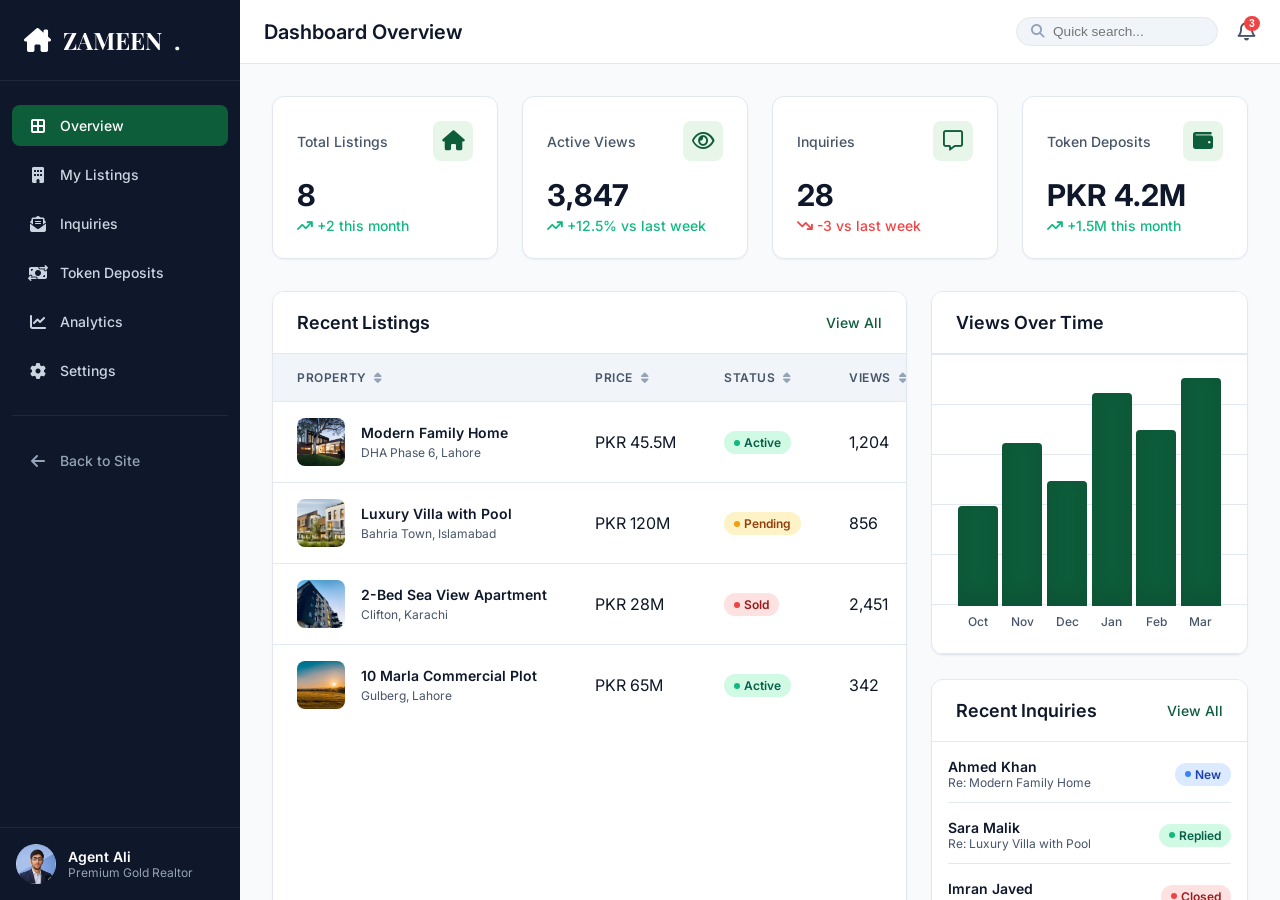
==== dashboard.html @ 8456634e "initial website changes" ====
<!DOCTYPE html>
<html lang="en">
<head>
    <meta charset="UTF-8">
    <meta name="viewport" content="width=device-width, initial-scale=1.0">
    <title>Dashboard - Zameen</title>
    
    <!-- Google Fonts -->
    <link rel="preconnect" href="https://fonts.googleapis.com">
    <link rel="preconnect" href="https://fonts.gstatic.com" crossorigin>
    <link href="https://fonts.googleapis.com/css2?family=Inter:wght@300;400;500;600;700&family=Playfair+Display:wght@600;700&display=swap" rel="stylesheet">
    
    <!-- Icons (SVG placeholders inside for styling, but linking font-awesome for ease) -->
    <link rel="stylesheet" href="https://cdnjs.cloudflare.com/ajax/libs/font-awesome/6.4.0/css/all.min.css">
    
    <style>
        :root {
            /* Brand Colors */
            --primary: #0d5c3a;
            --primary-light: #e8f5e9;
            --primary-dark: #093c25;
            
            /* Surface & Background */
            --surface: #ffffff;
            --background: #f8fafc;
            --neutral: #f1f5f9;
            --sidebar-bg: #0f172a;
            --sidebar-hover: #1e293b;
            
            /* Text Colors */
            --text-main: #0f172a;
            --text-secondary: #475569;
            --text-muted: #94a3b8;
            
            /* Status Colors */
            --success: #10b981;
            --success-bg: #d1fae5;
            --success-text: #065f46;
            
            --warning: #f59e0b;
            --warning-bg: #fef3c7;
            --warning-text: #92400e;
            
            --danger: #ef4444;
            --danger-bg: #fee2e2;
            --danger-text: #991b1b;
            
            --info: #3b82f6;
            --info-bg: #dbeafe;
            --info-text: #1e40af;
            
            /* UI Elements */
            --border: #e2e8f0;
            --radius-sm: 0.5rem;
            --radius-md: 0.75rem;
            --radius-lg: 1rem;
            --shadow-sm: 0 1px 2px 0 rgba(0, 0, 0, 0.05);
            --shadow-md: 0 4px 6px -1px rgba(0, 0, 0, 0.1), 0 2px 4px -1px rgba(0, 0, 0, 0.06);
        }

        * {
            margin: 0;
            padding: 0;
            box-sizing: border-box;
        }

        body {
            font-family: 'Inter', sans-serif;
            background-color: var(--background);
            color: var(--text-main);
            display: flex;
            height: 100vh;
            overflow: hidden;
        }

        h1, h2, h3, h4, h5, h6 {
            font-family: 'Playfair Display', serif;
            color: var(--text-main);
        }

        /* --- Sidebar --- */
        .sidebar {
            width: 240px;
            background-color: var(--sidebar-bg);
            color: #fff;
            display: flex;
            flex-direction: column;
            transition: transform 0.3s ease;
            z-index: 100;
            flex-shrink: 0;
        }

        .sidebar-brand {
            padding: 24px;
            font-size: 1.5rem;
            font-weight: 700;
            font-family: 'Playfair Display', serif;
            display: flex;
            align-items: center;
            gap: 12px;
            color: var(--surface);
            border-bottom: 1px solid var(--sidebar-hover);
        }

        .sidebar-brand span {
            color: var(--primary-light);
        }

        .sidebar-nav {
            flex: 1;
            padding: 24px 12px;
            overflow-y: auto;
        }

        .nav-item {
            display: flex;
            align-items: center;
            padding: 12px 16px;
            color: #cbd5e1;
            text-decoration: none;
            border-radius: var(--radius-sm);
            margin-bottom: 8px;
            transition: all 0.2s;
            cursor: pointer;
            font-weight: 500;
            font-size: 0.875rem;
        }

        .nav-item:hover, .nav-item.active {
            background-color: var(--primary);
            color: #fff;
        }

        .nav-item i {
            margin-right: 12px;
            width: 20px;
            text-align: center;
            font-size: 1rem;
        }

        .sidebar-footer {
            padding: 16px;
            border-top: 1px solid var(--sidebar-hover);
            display: flex;
            align-items: center;
            gap: 12px;
        }

        .sidebar-footer img {
            width: 40px;
            height: 40px;
            border-radius: 50%;
            object-fit: cover;
            background: #fff;
        }

        .user-info h4 {
            font-family: 'Inter', sans-serif;
            font-size: 0.875rem;
            font-weight: 600;
            color: #fff;
        }
        
        .user-info p {
            font-size: 0.75rem;
            color: #94a3b8;
        }

        /* --- Main Layout --- */
        .main-wrapper {
            flex: 1;
            display: flex;
            flex-direction: column;
            overflow: hidden;
            position: relative;
        }

        /* --- Top Header --- */
        .top-header {
            height: 64px;
            background-color: var(--surface);
            border-bottom: 1px solid var(--border);
            display: flex;
            align-items: center;
            justify-content: space-between;
            padding: 0 24px;
            flex-shrink: 0;
            z-index: 10;
        }

        .menu-toggle {
            display: none;
            background: none;
            border: none;
            font-size: 1.25rem;
            color: var(--text-main);
            cursor: pointer;
        }

        .header-title {
            font-size: 1.25rem;
            font-weight: 600;
            font-family: 'Inter', sans-serif;
        }

        .header-actions {
            display: flex;
            align-items: center;
            gap: 20px;
        }

        .header-btn {
            background: none;
            border: none;
            color: var(--text-secondary);
            font-size: 1.25rem;
            cursor: pointer;
            position: relative;
        }

        .header-btn:hover {
            color: var(--primary);
        }
        
        
        /* Notifications Dropdown */
        .notifications-dropdown {
            position: absolute;
            top: calc(100% + 10px);
            right: 0;
            width: 340px;
            max-width: 90vw;
            background: #ffffff;
            border: 1px solid var(--border);
            border-radius: var(--border-radius);
            box-shadow: 0 12px 30px rgba(0, 0, 0, 0.15);
            z-index: 1000;
            display: none;
            flex-direction: column;
            overflow: hidden;
            animation: fadeIn 0.2s ease forwards;
        }

        .notifications-dropdown.active {
            display: flex;
        }

        .notif-header {
            padding: 12px 16px;
            border-bottom: 1px solid var(--border);
            display: flex;
            align-items: center;
            justify-content: space-between;
            font-size: 0.88rem;
            font-weight: 700;
            background: #f8fafc;
        }

        .notif-clear-btn {
            background: none;
            border: none;
            color: var(--primary);
            font-size: 0.75rem;
            font-weight: 600;
            cursor: pointer;
            padding: 2px 6px;
            border-radius: 4px;
        }

        .notif-clear-btn:hover {
            background: var(--primary-light);
        }

        .notif-list {
            max-height: 280px;
            overflow-y: auto;
        }

        .notif-item {
            padding: 12px 16px;
            border-bottom: 1px solid #f1f5f9;
            display: flex;
            gap: 12px;
            cursor: pointer;
            transition: background 0.15s;
        }

        .notif-item:hover {
            background-color: #f8fafc;
        }

        .notif-item.unread {
            background-color: rgba(13, 92, 58, 0.04);
        }

        .notif-icon-box {
            width: 32px;
            height: 32px;
            border-radius: 50%;
            background: var(--primary-light);
            color: var(--primary);
            display: flex;
            align-items: center;
            justify-content: center;
            font-size: 0.85rem;
            flex-shrink: 0;
        }

        .notif-content {
            flex: 1;
        }

        .notif-text {
            font-size: 0.8125rem;
            color: var(--text-main);
            line-height: 1.4;
        }

        .notif-time {
            font-size: 0.72rem;
            color: var(--text-muted);
            margin-top: 3px;
        }

        .badge-notify {
            position: absolute;
            top: -4px;
            right: -4px;
            background: var(--danger);
            color: white;
            font-size: 0.65rem;
            font-weight: bold;
            padding: 2px 4px;
            border-radius: 10px;
            min-width: 16px;
            text-align: center;
        }

        /* --- Content Area --- */
        .content-area {
            flex: 1;
            padding: 32px;
            overflow-y: auto;
            background-color: var(--background);
        }
        
        .tab-pane {
            display: none;
            animation: fadeIn 0.3s ease;
        }
        
        .tab-pane.active {
            display: block;
        }
        
        @keyframes fadeIn {
            from { opacity: 0; transform: translateY(10px); }
            to { opacity: 1; transform: translateY(0); }
        }

        /* --- Metrics Grid --- */
        .metrics-grid {
            display: grid;
            grid-template-columns: repeat(4, 1fr);
            gap: 24px;
            margin-bottom: 32px;
        }

        .metric-card {
            background-color: var(--surface);
            padding: 24px;
            border-radius: var(--radius-md);
            box-shadow: var(--shadow-sm);
            border: 1px solid var(--border);
            display: flex;
            flex-direction: column;
            gap: 16px;
            transition: transform 0.2s, box-shadow 0.2s;
        }
        
        .metric-card:hover {
            transform: translateY(-2px);
            box-shadow: var(--shadow-md);
        }

        .metric-header {
            display: flex;
            justify-content: space-between;
            align-items: center;
        }
        
        .metric-title {
            color: var(--text-secondary);
            font-size: 0.875rem;
            font-weight: 500;
        }

        .metric-icon {
            width: 40px;
            height: 40px;
            border-radius: var(--radius-sm);
            background-color: var(--primary-light);
            color: var(--primary);
            display: flex;
            align-items: center;
            justify-content: center;
            font-size: 1.25rem;
        }

        .metric-body {
            display: flex;
            flex-direction: column;
            gap: 4px;
        }

        .metric-value {
            font-size: 1.875rem;
            font-weight: 700;
            color: var(--text-main);
        }

        .metric-change {
            font-size: 0.875rem;
            font-weight: 500;
            display: flex;
            align-items: center;
            gap: 4px;
        }

        .change-up { color: var(--success); }
        .change-down { color: var(--danger); }

        /* --- Section Cards (Tables & Charts) --- */
        .dashboard-grid {
            display: grid;
            grid-template-columns: 2fr 1fr;
            gap: 24px;
            margin-bottom: 32px;
        }

        .section-card {
            background-color: var(--surface);
            border-radius: var(--radius-md);
            box-shadow: var(--shadow-sm);
            border: 1px solid var(--border);
            overflow: hidden;
            display: flex;
            flex-direction: column;
        }

        .section-header {
            padding: 20px 24px;
            border-bottom: 1px solid var(--border);
            display: flex;
            justify-content: space-between;
            align-items: center;
            background: var(--surface);
        }

        .section-title {
            font-size: 1.125rem;
            font-weight: 600;
            font-family: 'Inter', sans-serif;
        }
        
        .section-action {
            color: var(--primary);
            font-size: 0.875rem;
            font-weight: 500;
            text-decoration: none;
        }
        
        .section-action:hover {
            text-decoration: underline;
        }

        /* --- Tables --- */
        .table-responsive {
            overflow-x: auto;
            flex: 1;
        }

        table {
            width: 100%;
            border-collapse: collapse;
            white-space: nowrap;
        }

        th, td {
            padding: 16px 24px;
            text-align: left;
            border-bottom: 1px solid var(--border);
        }

        th {
            background-color: var(--neutral);
            font-size: 0.75rem;
            text-transform: uppercase;
            letter-spacing: 0.05em;
            color: var(--text-secondary);
            font-weight: 600;
            cursor: pointer;
            user-select: none;
        }

        th:hover {
            background-color: #e2e8f0;
        }
        
        th i {
            margin-left: 4px;
            color: var(--text-muted);
        }

        tbody tr:hover {
            background-color: var(--background);
        }
        
        tbody tr:last-child td {
            border-bottom: none;
        }

        /* Custom Table Cells */
        .property-cell {
            display: flex;
            align-items: center;
            gap: 16px;
        }

        .property-cell img {
            width: 48px;
            height: 48px;
            border-radius: var(--radius-sm);
            object-fit: cover;
        }

        .property-info h5 {
            font-family: 'Inter', sans-serif;
            font-size: 0.875rem;
            font-weight: 600;
            color: var(--text-main);
            margin-bottom: 4px;
        }

        .property-info p {
            font-size: 0.75rem;
            color: var(--text-secondary);
        }

        .status-badge {
            padding: 4px 10px;
            border-radius: 999px;
            font-size: 0.75rem;
            font-weight: 600;
            display: inline-flex;
            align-items: center;
            gap: 4px;
        }
        
        .status-badge::before {
            content: '';
            width: 6px;
            height: 6px;
            border-radius: 50%;
        }

        .status-active { background-color: var(--success-bg); color: var(--success-text); }
        .status-active::before { background-color: var(--success); }
        
        .status-pending { background-color: var(--warning-bg); color: var(--warning-text); }
        .status-pending::before { background-color: var(--warning); }
        
        .status-sold { background-color: var(--danger-bg); color: var(--danger-text); }
        .status-sold::before { background-color: var(--danger); }
        
        .status-new { background-color: var(--info-bg); color: var(--info-text); }
        .status-new::before { background-color: var(--info); }
        
        .status-held { background-color: #f3e8ff; color: #6b21a8; }
        .status-held::before { background-color: #9333ea; }

        .action-cell {
            display: flex;
            gap: 8px;
        }

        .btn-action {
            background: none;
            border: 1px solid var(--border);
            color: var(--text-secondary);
            cursor: pointer;
            padding: 6px;
            border-radius: var(--radius-sm);
            transition: all 0.2s;
            display: inline-flex;
            align-items: center;
            justify-content: center;
        }

        .btn-action:hover {
            color: var(--primary);
            border-color: var(--primary);
            background-color: var(--primary-light);
        }
        
        .btn-action.delete:hover {
            color: var(--danger);
            border-color: var(--danger);
            background-color: var(--danger-bg);
        }

        /* --- Performance Chart --- */
        .chart-container {
            height: 300px;
            display: flex;
            align-items: flex-end;
            justify-content: space-around;
            padding: 24px;
            border-bottom: 1px solid var(--border);
            background-image: linear-gradient(var(--border) 1px, transparent 1px);
            background-size: 100% 50px; /* grid lines */
        }

        .chart-bar-group {
            display: flex;
            flex-direction: column;
            align-items: center;
            justify-content: flex-end;
            height: 100%;
            gap: 8px;
            width: 40px;
        }

        .chart-bar {
            width: 100%;
            background-color: var(--primary);
            border-radius: 4px 4px 0 0;
            transition: height 1s ease-out;
            position: relative;
            min-height: 5px;
            box-shadow: inset 0 -10px 20px rgba(0,0,0,0.1);
        }

        .chart-bar:hover {
            background-color: var(--primary-dark);
            cursor: pointer;
        }
        
        .chart-bar:hover::after {
            content: attr(data-val);
            position: absolute;
            top: -30px;
            left: 50%;
            transform: translateX(-50%);
            background: var(--sidebar-bg);
            color: #fff;
            padding: 4px 8px;
            border-radius: 4px;
            font-size: 0.75rem;
            z-index: 10;
        }

        .chart-label {
            font-size: 0.75rem;
            font-weight: 500;
            color: var(--text-secondary);
        }

        /* --- Overlay for mobile --- */
        .sidebar-overlay {
            display: none;
            position: fixed;
            top: 0;
            left: 0;
            width: 100vw;
            height: 100vh;
            background: rgba(15, 23, 42, 0.5);
            z-index: 90;
        }

        /* --- Responsive Design --- */
        @media (max-width: 1200px) {
            .dashboard-grid { grid-template-columns: 1fr; }
        }

        @media (max-width: 1024px) {
            .metrics-grid { grid-template-columns: repeat(2, 1fr); }
        }

        @media (max-width: 768px) {
            .sidebar {
                position: fixed;
                height: 100vh;
                transform: translateX(-100%);
            }
            .sidebar.open {
                transform: translateX(0);
            }
            .sidebar-overlay.active {
                display: block;
            }
            .menu-toggle {
                display: block;
            }
            .content-area {
                padding: 16px;
            }
        }

        @media (max-width: 480px) {
            .metrics-grid { grid-template-columns: 1fr; gap: 16px; }
            .chart-container { background-size: 100% 40px; }
            .chart-bar-group { width: 30px; }
        }

        /* --- DASHBOARD EXTENDED STYLES (Modals, Listings, Analytics, Settings) --- */
        .db-modal-overlay {
            position: fixed;
            inset: 0;
            background: rgba(15, 23, 42, 0.75);
            backdrop-filter: blur(6px);
            -webkit-backdrop-filter: blur(6px);
            z-index: 9999;
            display: flex;
            align-items: center;
            justify-content: center;
            padding: 16px;
            opacity: 0;
            pointer-events: none;
            transition: opacity 0.25s ease;
        }
        .db-modal-overlay.active {
            opacity: 1;
            pointer-events: auto;
        }
        .db-modal-card {
            background: #ffffff;
            border-radius: 16px;
            max-width: 860px;
            width: 100%;
            max-height: 92vh;
            display: flex;
            flex-direction: column;
            box-shadow: 0 25px 50px -12px rgba(0, 0, 0, 0.25);
            overflow: hidden;
            transform: scale(0.95);
            transition: transform 0.25s cubic-bezier(0.16, 1, 0.3, 1);
        }
        .db-modal-overlay.active .db-modal-card {
            transform: scale(1);
        }
        .db-modal-header {
            display: flex;
            align-items: center;
            justify-content: space-between;
            padding: 18px 24px;
            border-bottom: 1px solid var(--border);
            background: #f8fafc;
        }
        .db-modal-title {
            font-size: 1.25rem;
            font-weight: 700;
            color: var(--text-main);
            margin: 0;
            display: flex;
            align-items: center;
            gap: 10px;
        }
        .db-modal-title i {
            color: var(--primary);
        }
        .db-modal-close {
            background: none;
            border: none;
            font-size: 1.25rem;
            color: var(--text-muted);
            cursor: pointer;
            border-radius: 8px;
            width: 36px;
            height: 36px;
            display: flex;
            align-items: center;
            justify-content: center;
            transition: all 0.2s;
        }
        .db-modal-close:hover {
            background: #e2e8f0;
            color: var(--text-main);
        }
        .db-modal-body {
            padding: 24px;
            overflow-y: auto;
            flex: 1;
        }
        .db-modal-footer {
            padding: 16px 24px;
            border-top: 1px solid var(--border);
            display: flex;
            align-items: center;
            justify-content: flex-end;
            gap: 12px;
            background: #f8fafc;
        }
        .form-grid-2 {
            display: grid;
            grid-template-columns: 1fr 1fr;
            gap: 16px;
        }
        .form-grid-3 {
            display: grid;
            grid-template-columns: 1fr 1fr 1fr;
            gap: 16px;
        }
        @media (max-width: 640px) {
            .form-grid-2, .form-grid-3 {
                grid-template-columns: 1fr;
                gap: 12px;
            }
        }
        .form-group-db {
            display: flex;
            flex-direction: column;
            gap: 6px;
            margin-bottom: 16px;
        }
        .form-label-db {
            font-size: 0.85rem;
            font-weight: 600;
            color: var(--text-main);
            display: flex;
            align-items: center;
            justify-content: space-between;
        }
        .form-label-db small {
            font-weight: 400;
            color: var(--text-muted);
        }
        .form-input-db, .form-select-db, .form-textarea-db {
            width: 100%;
            padding: 10px 14px;
            border: 1px solid var(--border);
            border-radius: 8px;
            font-family: inherit;
            font-size: 0.9rem;
            color: var(--text-main);
            background: #ffffff;
            transition: border-color 0.2s, box-shadow 0.2s;
        }
        .form-input-db:focus, .form-select-db:focus, .form-textarea-db:focus {
            border-color: var(--primary);
            box-shadow: 0 0 0 3px rgba(13, 92, 58, 0.12);
            outline: none;
        }
        .form-textarea-db {
            resize: vertical;
            min-height: 90px;
        }
        .preset-grid {
            display: grid;
            grid-template-columns: repeat(auto-fill, minmax(130px, 1fr));
            gap: 10px;
            margin-top: 6px;
        }
        .preset-card {
            border: 2px solid var(--border);
            border-radius: 8px;
            overflow: hidden;
            cursor: pointer;
            position: relative;
            background: #fff;
            transition: all 0.2s;
        }
        .preset-card:hover {
            border-color: #cbd5e1;
            transform: translateY(-2px);
        }
        .preset-card.selected {
            border-color: var(--primary);
            box-shadow: 0 0 0 2px rgba(13, 92, 58, 0.2);
        }
        .preset-card img {
            width: 100%;
            height: 75px;
            object-fit: cover;
            display: block;
        }
        .preset-card .preset-name {
            font-size: 0.75rem;
            font-weight: 600;
            padding: 6px;
            text-align: center;
            background: #fff;
            color: var(--text-main);
            white-space: nowrap;
            overflow: hidden;
            text-overflow: ellipsis;
        }
        .preset-card .preset-check {
            position: absolute;
            top: 4px;
            right: 4px;
            background: var(--primary);
            color: white;
            width: 20px;
            height: 20px;
            border-radius: 50%;
            font-size: 0.7rem;
            display: none;
            align-items: center;
            justify-content: center;
            box-shadow: 0 2px 4px rgba(0,0,0,0.3);
        }
        .preset-card.selected .preset-check {
            display: flex;
        }
        .amenities-grid {
            display: flex;
            flex-wrap: wrap;
            gap: 8px;
            margin-top: 4px;
        }
        .amenity-chip {
            display: inline-flex;
            align-items: center;
            gap: 6px;
            padding: 6px 14px;
            border-radius: 20px;
            border: 1px solid var(--border);
            background: #f8fafc;
            font-size: 0.8rem;
            font-weight: 500;
            color: var(--text-main);
            cursor: pointer;
            transition: all 0.2s;
            user-select: none;
        }
        .amenity-chip:hover {
            border-color: var(--primary);
            background: #f1f8f4;
        }
        .amenity-chip.selected {
            background: #e6f4ea;
            border-color: var(--primary);
            color: var(--primary);
            font-weight: 600;
        }
        .amenity-chip i {
            font-size: 0.75rem;
        }
        .btn-db-primary {
            background: var(--primary);
            color: white;
            border: none;
            padding: 10px 20px;
            border-radius: 8px;
            font-weight: 600;
            cursor: pointer;
            transition: all 0.2s;
            display: inline-flex;
            align-items: center;
            gap: 8px;
            box-shadow: 0 4px 12px rgba(13, 92, 58, 0.2);
        }
        .btn-db-primary:hover {
            background: var(--primary-dark);
            transform: translateY(-1px);
        }
        .btn-db-secondary {
            background: #ffffff;
            border: 1px solid var(--border);
            color: var(--text-main);
            padding: 10px 18px;
            border-radius: 8px;
            font-weight: 500;
            cursor: pointer;
            transition: all 0.2s;
        }
        .btn-db-secondary:hover {
            background: #f1f5f9;
        }
        .btn-db-danger {
            background: #fee2e2;
            border: 1px solid #fecaca;
            color: #dc2626;
            padding: 6px 12px;
            border-radius: 6px;
            font-size: 0.8rem;
            font-weight: 600;
            cursor: pointer;
            transition: all 0.2s;
            display: inline-flex;
            align-items: center;
            gap: 4px;
        }
        .btn-db-danger:hover {
            background: #fecaca;
        }

        /* Listings Toolbar & Table styling */
        .listings-toolbar {
            display: flex;
            flex-wrap: wrap;
            align-items: center;
            justify-content: space-between;
            gap: 14px;
            margin-bottom: 20px;
            padding-bottom: 16px;
            border-bottom: 1px solid var(--border);
        }
        .filter-pills-group {
            display: flex;
            flex-wrap: wrap;
            gap: 8px;
        }
        .filter-pill-db {
            padding: 7px 16px;
            border-radius: 20px;
            border: 1px solid var(--border);
            background: #fff;
            color: var(--text-muted);
            font-size: 0.85rem;
            font-weight: 500;
            cursor: pointer;
            transition: all 0.2s;
        }
        .filter-pill-db:hover {
            border-color: var(--primary);
            color: var(--primary);
        }
        .filter-pill-db.active {
            background: var(--primary);
            border-color: var(--primary);
            color: white;
            font-weight: 600;
            box-shadow: 0 2px 6px rgba(13, 92, 58, 0.2);
        }
        .search-box-db {
            display: flex;
            align-items: center;
            gap: 10px;
            background: #fff;
            border: 1px solid var(--border);
            border-radius: 8px;
            padding: 8px 14px;
            min-width: 260px;
            flex: 1;
            max-width: 360px;
        }
        .search-box-db i {
            color: var(--text-muted);
            font-size: 0.9rem;
        }
        .search-box-db input {
            border: none;
            outline: none;
            font-size: 0.85rem;
            width: 100%;
            color: var(--text-main);
            background: transparent;
        }
        .property-cell-flex {
            display: flex;
            align-items: center;
            gap: 12px;
        }
        .property-cell-img {
            width: 56px;
            height: 48px;
            border-radius: 8px;
            object-fit: cover;
            border: 1px solid var(--border);
            flex-shrink: 0;
        }
        .property-cell-title {
            font-weight: 600;
            color: var(--text-main);
            margin-bottom: 2px;
        }
        .property-cell-loc {
            font-size: 0.8rem;
            color: var(--text-muted);
            display: flex;
            align-items: center;
            gap: 4px;
        }

        /* 4-Angle Preview Modal */
        .db-preview-card {
            max-width: 920px;
            width: 95%;
            max-height: 92vh;
            display: flex;
            flex-direction: column;
        }
        .db-gallery-container {
            position: relative;
            width: 100%;
            height: clamp(380px, 58vh, 540px);
            background: #0f172a;
            overflow: hidden;
            border-radius: 16px 16px 0 0;
        }
        .db-gallery-main-img {
            width: 100%;
            height: 100%;
            object-fit: cover;
            object-position: center;
            display: block;
            transition: opacity 0.25s ease;
        }
        .db-gallery-arrow {
            position: absolute;
            top: 50%;
            transform: translateY(-50%);
            background: rgba(15, 23, 42, 0.65);
            color: white;
            border: none;
            width: 44px;
            height: 44px;
            border-radius: 50%;
            display: flex;
            align-items: center;
            justify-content: center;
            cursor: pointer;
            font-size: 1.1rem;
            backdrop-filter: blur(6px);
            -webkit-backdrop-filter: blur(6px);
            transition: all 0.2s;
            z-index: 10;
        }
        .db-gallery-arrow:hover {
            background: rgba(13, 92, 58, 0.95);
            transform: translateY(-50%) scale(1.08);
        }
        .db-gallery-arrow.left { left: 16px; }
        .db-gallery-arrow.right { right: 16px; }
        .db-angle-badge {
            position: absolute;
            top: 16px;
            left: 16px;
            background: rgba(15, 23, 42, 0.75);
            backdrop-filter: blur(6px);
            -webkit-backdrop-filter: blur(6px);
            color: white;
            padding: 6px 16px;
            border-radius: 20px;
            font-size: 0.8rem;
            font-weight: 600;
            display: flex;
            align-items: center;
            gap: 8px;
            z-index: 10;
            border: 1px solid rgba(255,255,255,0.15);
        }
        .db-angle-badge span.pulse-dot {
            width: 8px;
            height: 8px;
            border-radius: 50%;
            background: #22c55e;
            box-shadow: 0 0 8px #22c55e;
        }
        .db-gallery-close {
            position: absolute;
            top: 16px;
            right: 16px;
            background: rgba(15, 23, 42, 0.75);
            backdrop-filter: blur(6px);
            color: white;
            border: none;
            width: 36px;
            height: 36px;
            border-radius: 50%;
            display: flex;
            align-items: center;
            justify-content: center;
            cursor: pointer;
            z-index: 10;
            transition: all 0.2s;
        }
        .db-gallery-close:hover {
            background: #ef4444;
            transform: scale(1.08);
        }
        .db-thumbs-strip {
            position: absolute;
            bottom: 14px;
            left: 50%;
            transform: translateX(-50%);
            display: flex;
            gap: 10px;
            background: rgba(15, 23, 42, 0.65);
            backdrop-filter: blur(8px);
            -webkit-backdrop-filter: blur(8px);
            padding: 8px 12px;
            border-radius: 12px;
            z-index: 10;
            border: 1px solid rgba(255,255,255,0.1);
        }
        .db-thumb-item {
            width: 54px;
            height: 40px;
            border-radius: 6px;
            overflow: hidden;
            cursor: pointer;
            border: 2px solid transparent;
            opacity: 0.65;
            transition: all 0.2s;
        }
        .db-thumb-item:hover {
            opacity: 0.9;
        }
        .db-thumb-item.active {
            border-color: #22c55e;
            opacity: 1;
            transform: scale(1.06);
            box-shadow: 0 2px 8px rgba(0,0,0,0.5);
        }
        .db-thumb-item img {
            width: 100%;
            height: 100%;
            object-fit: cover;
            display: block;
        }
        .db-preview-info {
            padding: 24px;
            overflow-y: auto;
            flex: 1;
            background: #ffffff;
        }
        .db-spec-pill {
            display: inline-flex;
            align-items: center;
            gap: 6px;
            padding: 6px 12px;
            background: #f1f5f9;
            border-radius: 8px;
            font-size: 0.85rem;
            color: var(--text-main);
            font-weight: 500;
        }

        /* Analytics Styles */
        .analytics-grid-2 {
            display: grid;
            grid-template-columns: 2fr 1fr;
            gap: 24px;
            margin-bottom: 24px;
        }
        @media (max-width: 900px) {
            .analytics-grid-2 {
                grid-template-columns: 1fr;
            }
        }
        .analytics-subcard {
            background: #ffffff;
            border: 1px solid var(--border);
            border-radius: 12px;
            padding: 22px;
            box-shadow: var(--shadow-sm);
        }
        .typology-row {
            margin-bottom: 16px;
        }
        .typology-row:last-child {
            margin-bottom: 0;
        }
        .typology-meta {
            display: flex;
            justify-content: space-between;
            font-size: 0.85rem;
            font-weight: 600;
            margin-bottom: 6px;
        }
        .typology-bar-bg {
            height: 8px;
            background: #f1f5f9;
            border-radius: 4px;
            overflow: hidden;
        }
        .typology-bar-fill {
            height: 100%;
            border-radius: 4px;
            transition: width 1s ease-in-out;
        }

        /* Settings Styles */
        .settings-card {
            background: #ffffff;
            border: 1px solid var(--border);
            border-radius: 14px;
            padding: 24px;
            margin-bottom: 24px;
            box-shadow: var(--shadow-sm);
        }
        .settings-card-header {
            display: flex;
            align-items: center;
            gap: 12px;
            margin-bottom: 18px;
            padding-bottom: 14px;
            border-bottom: 1px solid var(--border);
        }
        .settings-card-header i {
            font-size: 1.3rem;
            color: var(--primary);
        }
        .settings-card-title {
            font-size: 1.1rem;
            font-weight: 700;
            color: var(--text-main);
            margin: 0;
        }
        .toggle-row {
            display: flex;
            align-items: center;
            justify-content: space-between;
            padding: 12px 0;
            border-bottom: 1px solid #f1f5f9;
        }
        .toggle-row:last-child {
            border-bottom: none;
        }
        .toggle-switch {
            position: relative;
            display: inline-block;
            width: 48px;
            height: 26px;
        }
        .toggle-switch input {
            opacity: 0;
            width: 0;
            height: 0;
        }
        .toggle-slider {
            position: absolute;
            cursor: pointer;
            top: 0; left: 0; right: 0; bottom: 0;
            background-color: #cbd5e1;
            transition: .3s;
            border-radius: 26px;
        }
        .toggle-slider:before {
            position: absolute;
            content: "";
            height: 20px;
            width: 20px;
            left: 3px;
            bottom: 3px;
            background-color: white;
            transition: .3s;
            border-radius: 50%;
        }
        .toggle-switch input:checked + .toggle-slider {
            background-color: var(--primary);
        }
        .toggle-switch input:checked + .toggle-slider:before {
            transform: translateX(22px);
        }

        /* Toast notifications */
        #dbToast {
            position: fixed;
            bottom: 24px;
            right: 24px;
            background: #0f172a;
            color: white;
            padding: 14px 22px;
            border-radius: 12px;
            box-shadow: 0 10px 25px rgba(0,0,0,0.25);
            display: flex;
            align-items: center;
            gap: 12px;
            font-size: 0.9rem;
            font-weight: 500;
            z-index: 100000;
            transform: translateY(100px);
            opacity: 0;
            transition: all 0.35s cubic-bezier(0.16, 1, 0.3, 1);
            pointer-events: none;
        }
        #dbToast.show {
            transform: translateY(0);
            opacity: 1;
            pointer-events: auto;
        }
        #dbToast.success {
            border-left: 5px solid #22c55e;
        }
        #dbToast.error {
            border-left: 5px solid #ef4444;
        }
    </style>
</head>
<body>

    <!-- Overlay for Mobile Sidebar -->
    <div class="sidebar-overlay" id="sidebarOverlay"></div>

    <!-- Sidebar -->
    <aside class="sidebar" id="sidebar">
        <div class="sidebar-brand">
            <i class="fa-solid fa-house-chimney"></i>
            ZAMEEN<span>.</span>
        </div>
        
        <nav class="sidebar-nav">
            <div class="nav-item active" data-tab="overview">
                <i class="fa-solid fa-border-all"></i> Overview
            </div>
            <div class="nav-item" data-tab="listings">
                <i class="fa-solid fa-building"></i> My Listings
            </div>
            <div class="nav-item" data-tab="inquiries">
                <i class="fa-solid fa-envelope-open-text"></i> Inquiries
            </div>
            <div class="nav-item" data-tab="deposits">
                <i class="fa-solid fa-money-bill-transfer"></i> Token Deposits
            </div>
            <div class="nav-item" data-tab="analytics">
                <i class="fa-solid fa-chart-line"></i> Analytics
            </div>
            <div class="nav-item" data-tab="settings">
                <i class="fa-solid fa-gear"></i> Settings
            </div>
            <div style="margin: 24px 0; border-top: 1px solid var(--sidebar-hover);"></div>
            <a href="zameen.html" class="nav-item" style="color: var(--text-muted);">
                <i class="fa-solid fa-arrow-left"></i> Back to Site
            </a>
        </nav>

        <div class="sidebar-footer">
            <img id="sidebarAvatarImg" src="./image/agent-avatar1.png" alt="User Avatar" onerror="this.src='https://ui-avatars.com/api/?name=Agent+Ali&background=0d5c3a&color=fff'">
            <div class="user-info">
                <h4 id="sidebarUserName">Agent Ali</h4>
                <p id="sidebarUserRole">Premium Seller</p>
            </div>
        </div>
    </aside>

    <!-- Main Wrapper -->
    <main class="main-wrapper">
        <!-- Header -->
        <header class="top-header">
            <div style="display: flex; align-items: center; gap: 16px;">
                <button class="menu-toggle" id="menuToggle">
                    <i class="fa-solid fa-bars"></i>
                </button>
                <h2 class="header-title" id="pageTitle">Dashboard Overview</h2>
            </div>
            
            <div class="header-actions" style="position: relative;">
                <div class="header-search-container" id="headerSearchContainer" style="display: flex; align-items: center; background: #f1f5f9; border: 1px solid var(--border); border-radius: 20px; padding: 6px 14px; gap: 8px;">
                    <i class="fa-solid fa-magnifying-glass" style="color: var(--text-muted); font-size: 0.85rem;"></i>
                    <input type="text" id="topHeaderSearchInput" placeholder="Quick search..." style="border: none; background: transparent; outline: none; font-size: 0.85rem; width: 150px; color: var(--text-main);" oninput="handleTopHeaderSearch(this.value)">
                </div>
                <button class="header-btn" id="notifBellBtn" title="Notifications" onclick="toggleNotificationsDropdown(event)">
                    <i class="fa-regular fa-bell"></i>
                    <span class="badge-notify" id="notifBadge">3</span>
                </button>

                <!-- Notifications Dropdown -->
                <div class="notifications-dropdown" id="notificationsDropdown">
                    <div class="notif-header">
                        <span>Notifications</span>
                        <button class="notif-clear-btn" onclick="markAllNotificationsAsRead()">Mark all read</button>
                    </div>
                    <div class="notif-list" id="notifList">
                        <div class="notif-item unread" onclick="switchTab('inquiries')">
                            <div class="notif-icon-box"><i class="fa-regular fa-envelope"></i></div>
                            <div class="notif-content">
                                <div class="notif-text"><strong>Ahmed Khan</strong> sent an inquiry regarding <em>Modern Family Home</em>.</div>
                                <div class="notif-time">10 minutes ago</div>
                            </div>
                        </div>
                        <div class="notif-item unread" onclick="switchTab('deposits')">
                            <div class="notif-icon-box" style="background:#ecfdf5; color:#10b981;"><i class="fa-solid fa-money-bill-transfer"></i></div>
                            <div class="notif-content">
                                <div class="notif-text">Escrow deposit of <strong>PKR 2,000,000</strong> confirmed for <em>Luxury Villa with Pool</em>.</div>
                                <div class="notif-time">2 hours ago</div>
                            </div>
                        </div>
                        <div class="notif-item unread" onclick="switchTab('listings')">
                            <div class="notif-icon-box" style="background:#eff6ff; color:#3b82f6;"><i class="fa-solid fa-check"></i></div>
                            <div class="notif-content">
                                <div class="notif-text">Listing <strong>Modern Family Home</strong> approved and verified.</div>
                                <div class="notif-time">1 day ago</div>
                            </div>
                        </div>
                    </div>
                </div>
            </div>
        </header>

        <!-- Content Area -->
        <div class="content-area">
            
            <!-- OVERVIEW TAB -->
            <div id="tab-overview" class="tab-pane active">
                
                <!-- Metrics Row -->
                <div class="metrics-grid">
                    <div class="metric-card">
                        <div class="metric-header">
                            <span class="metric-title">Total Listings</span>
                            <div class="metric-icon"><i class="fa-solid fa-house"></i></div>
                        </div>
                        <div class="metric-body">
                            <div class="metric-value counter" data-target="12">0</div>
                            <div class="metric-change change-up">
                                <i class="fa-solid fa-arrow-trend-up"></i> +2 this month
                            </div>
                        </div>
                    </div>
                    
                    <div class="metric-card">
                        <div class="metric-header">
                            <span class="metric-title">Active Views</span>
                            <div class="metric-icon"><i class="fa-regular fa-eye"></i></div>
                        </div>
                        <div class="metric-body">
                            <div class="metric-value counter" data-target="3847">0</div>
                            <div class="metric-change change-up">
                                <i class="fa-solid fa-arrow-trend-up"></i> +12.5% vs last week
                            </div>
                        </div>
                    </div>
                    
                    <div class="metric-card">
                        <div class="metric-header">
                            <span class="metric-title">Inquiries</span>
                            <div class="metric-icon"><i class="fa-regular fa-message"></i></div>
                        </div>
                        <div class="metric-body">
                            <div class="metric-value counter" data-target="28">0</div>
                            <div class="metric-change change-down">
                                <i class="fa-solid fa-arrow-trend-down"></i> -3 vs last week
                            </div>
                        </div>
                    </div>
                    
                    <div class="metric-card">
                        <div class="metric-header">
                            <span class="metric-title">Token Deposits</span>
                            <div class="metric-icon"><i class="fa-solid fa-wallet"></i></div>
                        </div>
                        <div class="metric-body">
                            <div class="metric-value">PKR 4.2M</div>
                            <div class="metric-change change-up">
                                <i class="fa-solid fa-arrow-trend-up"></i> +1.5M this month
                            </div>
                        </div>
                    </div>
                </div>

                <!-- Dashboard Grid -->
                <div class="dashboard-grid">
                    <!-- Recent Listings -->
                    <div class="section-card">
                        <div class="section-header">
                            <h3 class="section-title">Recent Listings</h3>
                            <a href="javascript:void(0)" class="section-action" onclick="switchTab('listings')">View All</a>
                        </div>
                        <div class="table-responsive">
                            <table id="listingsTable">
                                <thead>
                                    <tr>
                                        <th onclick="sortTable('listingsTable', 0)">Property <i class="fa-solid fa-sort"></i></th>
                                        <th onclick="sortTable('listingsTable', 1)">Price <i class="fa-solid fa-sort"></i></th>
                                        <th onclick="sortTable('listingsTable', 2)">Status <i class="fa-solid fa-sort"></i></th>
                                        <th onclick="sortTable('listingsTable', 3)">Views <i class="fa-solid fa-sort"></i></th>
                                        <th>Actions</th>
                                    </tr>
                                </thead>
                                <tbody>
                                    <tr>
                                        <td>
                                            <div class="property-cell">
                                                <img src="./image/house-modern.jpg" alt="Modern House" onerror="this.src='https://images.unsplash.com/photo-1600596542815-ffad4c1539a9?w=100&q=80'">
                                                <div class="property-info">
                                                    <h5>Modern Family Home</h5>
                                                    <p>DHA Phase 6, Lahore</p>
                                                </div>
                                            </div>
                                        </td>
                                        <td>PKR 45.5M</td>
                                        <td><span class="status-badge status-active">Active</span></td>
                                        <td>1,204</td>
                                        <td class="action-cell">
                                            <button class="btn-action" title="Edit" onclick="openEditPropertyModal('PROP-101')"><i class="fa-regular fa-pen-to-square"></i></button>
                                            <button class="btn-action" title="View" onclick="previewListing('PROP-101')"><i class="fa-regular fa-eye"></i></button>
                                        </td>
                                    </tr>
                                    <tr>
                                        <td>
                                            <div class="property-cell">
                                                <img src="./image/villa-luxury.jpg" alt="Luxury Villa" onerror="this.src='https://images.unsplash.com/photo-1613977257363-707ba9348227?w=100&q=80'">
                                                <div class="property-info">
                                                    <h5>Luxury Villa with Pool</h5>
                                                    <p>Bahria Town, Islamabad</p>
                                                </div>
                                            </div>
                                        </td>
                                        <td>PKR 120M</td>
                                        <td><span class="status-badge status-pending">Pending</span></td>
                                        <td>856</td>
                                        <td class="action-cell">
                                            <button class="btn-action" title="Edit" onclick="openEditPropertyModal('PROP-102')"><i class="fa-regular fa-pen-to-square"></i></button>
                                            <button class="btn-action" title="View" onclick="previewListing('PROP-102')"><i class="fa-regular fa-eye"></i></button>
                                        </td>
                                    </tr>
                                    <tr>
                                        <td>
                                            <div class="property-cell">
                                                <img src="./image/apartment-interior.jpg" alt="Apartment" onerror="this.src='https://images.unsplash.com/photo-1522708323590-d24dbb6b0267?w=100&q=80'">
                                                <div class="property-info">
                                                    <h5>2-Bed Sea View Apartment</h5>
                                                    <p>Clifton, Karachi</p>
                                                </div>
                                            </div>
                                        </td>
                                        <td>PKR 28M</td>
                                        <td><span class="status-badge status-sold">Sold</span></td>
                                        <td>2,451</td>
                                        <td class="action-cell">
                                            <button class="btn-action" title="Edit" onclick="openEditPropertyModal('PROP-103')"><i class="fa-regular fa-pen-to-square"></i></button>
                                            <button class="btn-action" title="View" onclick="previewListing('PROP-103')"><i class="fa-regular fa-eye"></i></button>
                                        </td>
                                    </tr>
                                    <tr>
                                        <td>
                                            <div class="property-cell">
                                                <img src="./image/plot-land.jpg" alt="Plot" onerror="this.src='https://images.unsplash.com/photo-1500382017468-9049fed747ef?w=100&q=80'">
                                                <div class="property-info">
                                                    <h5>10 Marla Commercial Plot</h5>
                                                    <p>Gulberg, Lahore</p>
                                                </div>
                                            </div>
                                        </td>
                                        <td>PKR 65M</td>
                                        <td><span class="status-badge status-active">Active</span></td>
                                        <td>342</td>
                                        <td class="action-cell">
                                            <button class="btn-action" title="Edit" onclick="openEditPropertyModal('PROP-104')"><i class="fa-regular fa-pen-to-square"></i></button>
                                            <button class="btn-action" title="View" onclick="previewListing('PROP-104')"><i class="fa-regular fa-eye"></i></button>
                                        </td>
                                    </tr>
                                </tbody>
                            </table>
                        </div>
                    </div>

                    <!-- Chart & Inquiries -->
                    <div style="display: flex; flex-direction: column; gap: 24px;">
                        
                        <!-- Chart -->
                        <div class="section-card">
                            <div class="section-header">
                                <h3 class="section-title">Views Over Time</h3>
                            </div>
                            <div class="chart-container">
                                <div class="chart-bar-group">
                                    <div class="chart-bar" style="height: 0%" data-h="40%" data-val="1,200"></div>
                                    <span class="chart-label">Oct</span>
                                </div>
                                <div class="chart-bar-group">
                                    <div class="chart-bar" style="height: 0%" data-h="65%" data-val="2,100"></div>
                                    <span class="chart-label">Nov</span>
                                </div>
                                <div class="chart-bar-group">
                                    <div class="chart-bar" style="height: 0%" data-h="50%" data-val="1,650"></div>
                                    <span class="chart-label">Dec</span>
                                </div>
                                <div class="chart-bar-group">
                                    <div class="chart-bar" style="height: 0%" data-h="85%" data-val="2,900"></div>
                                    <span class="chart-label">Jan</span>
                                </div>
                                <div class="chart-bar-group">
                                    <div class="chart-bar" style="height: 0%" data-h="70%" data-val="2,300"></div>
                                    <span class="chart-label">Feb</span>
                                </div>
                                <div class="chart-bar-group">
                                    <div class="chart-bar" style="height: 0%" data-h="100%" data-val="3,847"></div>
                                    <span class="chart-label">Mar</span>
                                </div>
                            </div>
                        </div>

                        <!-- Mini Inquiries -->
                        <div class="section-card">
                            <div class="section-header">
                                <h3 class="section-title">Recent Inquiries</h3>
                                <a href="javascript:void(0)" class="section-action" onclick="switchTab('inquiries')">View All</a>
                            </div>
                            <div style="padding: 16px;">
                                <div style="display: flex; justify-content: space-between; align-items: center; margin-bottom: 16px; padding-bottom: 12px; border-bottom: 1px solid var(--border);">
                                    <div>
                                        <p style="font-weight: 600; font-size: 0.875rem;">Ahmed Khan</p>
                                        <p style="font-size: 0.75rem; color: var(--text-secondary);">Re: Modern Family Home</p>
                                    </div>
                                    <span class="status-badge status-new">New</span>
                                </div>
                                <div style="display: flex; justify-content: space-between; align-items: center; margin-bottom: 16px; padding-bottom: 12px; border-bottom: 1px solid var(--border);">
                                    <div>
                                        <p style="font-weight: 600; font-size: 0.875rem;">Sara Malik</p>
                                        <p style="font-size: 0.75rem; color: var(--text-secondary);">Re: Luxury Villa with Pool</p>
                                    </div>
                                    <span class="status-badge status-active">Replied</span>
                                </div>
                                <div style="display: flex; justify-content: space-between; align-items: center;">
                                    <div>
                                        <p style="font-weight: 600; font-size: 0.875rem;">Imran Javed</p>
                                        <p style="font-size: 0.75rem; color: var(--text-secondary);">Re: 10 Marla Plot</p>
                                    </div>
                                    <span class="status-badge status-sold">Closed</span>
                                </div>
                            </div>
                        </div>

                    </div>
                </div>
            </div> <!-- End Overview Tab -->

            <!-- OTHER TABS (Placeholders for routing) -->
            <!-- MY LISTINGS TAB -->
            <div id="tab-listings" class="tab-pane">
                <div class="section-card">
                    <div class="section-header" style="flex-wrap: wrap; gap: 12px;">
                        <div>
                            <h3 class="section-title">My Properties & Land Listings</h3>
                            <p style="font-size: 0.85rem; color: var(--text-muted); margin-top: 4px;">Manage, edit, publish, or track live performance of your property & land inventory.</p>
                        </div>
                        <button class="btn-db-primary" onclick="openAddPropertyModal()">
                            <i class="fa-solid fa-plus"></i> Add New Property
                        </button>
                    </div>
                    
                    <!-- Filters & Search Toolbar -->
                    <div class="listings-toolbar">
                        <div class="filter-pills-group" id="listingFilterPills">
                            <button class="filter-pill-db active" onclick="filterListings('all', this)">All (<span id="count-all">0</span>)</button>
                            <button class="filter-pill-db" onclick="filterListings('active', this)">Active (<span id="count-active">0</span>)</button>
                            <button class="filter-pill-db" onclick="filterListings('pending', this)">Pending (<span id="count-pending">0</span>)</button>
                            <button class="filter-pill-db" onclick="filterListings('plots', this)">Plots & Land (<span id="count-plots">0</span>)</button>
                            <button class="filter-pill-db" onclick="filterListings('sold', this)">Sold (<span id="count-sold">0</span>)</button>
                        </div>
                        <div class="search-box-db">
                            <i class="fa-solid fa-magnifying-glass"></i>
                            <input type="text" id="listingSearchInput" placeholder="Search by title, city, area..." oninput="handleListingSearch(this.value)">
                        </div>
                    </div>

                    <!-- Listings Table -->
                    <div class="table-responsive">
                        <table id="myListingsTable">
                            <thead>
                                <tr>
                                    <th>Property / Land</th>
                                    <th>Typology & Purpose</th>
                                    <th>Area / Size</th>
                                    <th>Price (PKR)</th>
                                    <th>Status</th>
                                    <th>Inquiries / Views</th>
                                    <th style="text-align: right;">Actions</th>
                                </tr>
                            </thead>
                            <tbody id="myListingsTableBody">
                                <!-- Populated dynamically by JavaScript -->
                            </tbody>
                        </table>
                    </div>
                </div>
            </div>
            
            <div id="tab-inquiries" class="tab-pane">
                <div class="section-card">
                    <div class="section-header">
                        <h3 class="section-title">All Inquiries</h3>
                    </div>
                    <div class="section-header" style="flex-wrap: wrap; gap: 12px;">
                        <div>
                            <h3 class="section-title">All Customer Inquiries</h3>
                            <p style="font-size: 0.85rem; color: var(--text-muted); margin-top: 4px;">Direct buyer and tenant inquiries submitted across your properties.</p>
                        </div>
                        <button class="btn-action" style="background: var(--surface); border: 1px solid var(--border); padding: 8px 14px;" onclick="renderInquiriesTable()">
                            <i class="fa-solid fa-arrows-rotate"></i> Refresh
                        </button>
                    </div>
                    <div class="table-responsive">
                        <table id="inquiriesTable">
                            <thead>
                                <tr>
                                    <th>Buyer Name</th>
                                    <th>Property</th>
                                    <th>Phone / WhatsApp</th>
                                    <th>Date</th>
                                    <th>Status</th>
                                    <th style="text-align: right;">Action</th>
                                </tr>
                            </thead>
                            <tbody id="inquiriesTableBody">
                                <!-- Populated dynamically by JavaScript -->
                            </tbody>
                        </table>
                    </div>
                </div>
            </div>

            <div id="tab-deposits" class="tab-pane">
                <div class="section-card">
                    <div class="section-header">
                        <h3 class="section-title">Token Deposits (Escrow)</h3>
                    </div>
                    <div class="section-header" style="flex-wrap: wrap; gap: 12px;">
                        <div>
                            <h3 class="section-title">Token Deposits (Escrow Ledger)</h3>
                            <p style="font-size: 0.85rem; color: var(--text-muted); margin-top: 4px;">Verified token deposits held in escrow pending legal deed completion.</p>
                        </div>
                        <button class="btn-action" style="background: var(--surface); border: 1px solid var(--border); padding: 8px 14px;" onclick="renderDepositsTable()">
                            <i class="fa-solid fa-arrows-rotate"></i> Refresh
                        </button>
                    </div>
                    <div class="table-responsive">
                        <table id="depositsTable">
                            <thead>
                                <tr>
                                    <th>Receipt / Txn ID</th>
                                    <th>Property</th>
                                    <th>Buyer Name</th>
                                    <th>Escrow Amount</th>
                                    <th>Date</th>
                                    <th>Status</th>
                                    <th style="text-align: right;">Action</th>
                                </tr>
                            </thead>
                            <tbody id="depositsTableBody">
                                <!-- Populated dynamically by JavaScript -->
                            </tbody>
                        </table>
                    </div>
                </div>
            </div>
            
            <!-- DEEP ANALYTICS TAB -->
            <div id="tab-analytics" class="tab-pane">
                <!-- Analytics KPI Metrics -->
                <div class="metrics-grid" style="margin-bottom: 24px;">
                    <div class="metric-card">
                        <div class="metric-header">
                            <span class="metric-title">Total Page Views</span>
                            <div class="metric-icon"><i class="fa-regular fa-eye"></i></div>
                        </div>
                        <div class="metric-body">
                            <div class="metric-value counter" data-target="148290">0</div>
                            <div class="metric-change change-up">
                                <i class="fa-solid fa-arrow-trend-up"></i> +18.4% this month
                            </div>
                        </div>
                    </div>
                    
                    <div class="metric-card">
                        <div class="metric-header">
                            <span class="metric-title">Buyer Inquiries</span>
                            <div class="metric-icon"><i class="fa-regular fa-comments"></i></div>
                        </div>
                        <div class="metric-body">
                            <div class="metric-value counter" data-target="342">0</div>
                            <div class="metric-change change-up">
                                <i class="fa-solid fa-arrow-trend-up"></i> +14.2% this month
                            </div>
                        </div>
                    </div>

                    <div class="metric-card">
                        <div class="metric-header">
                            <span class="metric-title">Escrow Conversion</span>
                            <div class="metric-icon"><i class="fa-solid fa-handshake"></i></div>
                        </div>
                        <div class="metric-body">
                            <div class="metric-value">4.8%</div>
                            <div class="metric-change change-up">
                                <i class="fa-solid fa-arrow-trend-up"></i> +1.2% this month
                            </div>
                        </div>
                    </div>

                    <div class="metric-card">
                        <div class="metric-header">
                            <span class="metric-title">Pipeline Escrow Value</span>
                            <div class="metric-icon"><i class="fa-solid fa-vault"></i></div>
                        </div>
                        <div class="metric-body">
                            <div class="metric-value" style="font-size: 1.45rem;">PKR 64.5M</div>
                            <div class="metric-change change-up">
                                <i class="fa-solid fa-shield-halved"></i> Active in escrow
                            </div>
                        </div>
                    </div>
                </div>

                <!-- 6-Month Traffic & Inquiries Chart -->
                <div class="section-card" style="margin-bottom: 24px;">
                    <div class="section-header" style="flex-wrap: wrap; gap: 12px;">
                        <div>
                            <h3 class="section-title">6-Month Traffic & Inquiries Growth</h3>
                            <p style="font-size: 0.85rem; color: var(--text-muted); margin-top: 4px;">Track monthly discovery views vs direct qualified inquiries.</p>
                        </div>
                        <div class="chart-legend">
                            <div class="chart-legend-item">
                                <span class="chart-legend-dot" style="background: var(--primary);"></span> Listing Views
                            </div>
                            <div class="chart-legend-item">
                                <span class="chart-legend-dot" style="background: #22c55e;"></span> Direct Inquiries
                            </div>
                        </div>
                    </div>
                    <div class="chart-container" style="height: 260px;">
                        <div class="chart-bar-group">
                            <div class="chart-bar" style="background: var(--primary);" data-h="45%" title="May Views: 18,200"></div>
                            <div class="chart-bar" style="background: #22c55e;" data-h="30%" title="May Inquiries: 38"></div>
                            <div class="chart-label">May</div>
                        </div>
                        <div class="chart-bar-group">
                            <div class="chart-bar" style="background: var(--primary);" data-h="60%" title="Jun Views: 24,100"></div>
                            <div class="chart-bar" style="background: #22c55e;" data-h="40%" title="Jun Inquiries: 52"></div>
                            <div class="chart-label">Jun</div>
                        </div>
                        <div class="chart-bar-group">
                            <div class="chart-bar" style="background: var(--primary);" data-h="55%" title="Jul Views: 21,800"></div>
                            <div class="chart-bar" style="background: #22c55e;" data-h="48%" title="Jul Inquiries: 60"></div>
                            <div class="chart-label">Jul</div>
                        </div>
                        <div class="chart-bar-group">
                            <div class="chart-bar" style="background: var(--primary);" data-h="75%" title="Aug Views: 31,400"></div>
                            <div class="chart-bar" style="background: #22c55e;" data-h="65%" title="Aug Inquiries: 78"></div>
                            <div class="chart-label">Aug</div>
                        </div>
                        <div class="chart-bar-group">
                            <div class="chart-bar" style="background: var(--primary);" data-h="85%" title="Sep Views: 38,900"></div>
                            <div class="chart-bar" style="background: #22c55e;" data-h="78%" title="Sep Inquiries: 95"></div>
                            <div class="chart-label">Sep</div>
                        </div>
                        <div class="chart-bar-group">
                            <div class="chart-bar" style="background: var(--primary);" data-h="98%" title="Oct Views: 45,600"></div>
                            <div class="chart-bar" style="background: #22c55e;" data-h="90%" title="Oct Inquiries: 114"></div>
                            <div class="chart-label">Oct</div>
                        </div>
                    </div>
                </div>

                <!-- Typology Performance & Demographics 2-Column Grid -->
                <div class="analytics-grid-2">
                    <div class="analytics-subcard">
                        <h4 style="font-size: 1.05rem; font-weight: 700; margin-bottom: 6px; color: var(--text-main);">Inventory Typology Volume</h4>
                        <p style="font-size: 0.8rem; color: var(--text-muted); margin-bottom: 20px;">Breakdown of demand and inquiries by asset category.</p>

                        <div class="typology-row">
                            <div class="typology-meta">
                                <span>Houses & Luxury Villas</span>
                                <span style="color: var(--primary);">42% (PKR 340M)</span>
                            </div>
                            <div class="typology-bar-bg">
                                <div class="typology-bar-fill" style="width: 42%; background: var(--primary);"></div>
                            </div>
                        </div>

                        <div class="typology-row">
                            <div class="typology-meta">
                                <span>Residential & Commercial Plots</span>
                                <span style="color: #0284c7;">35% (PKR 210M)</span>
                            </div>
                            <div class="typology-bar-bg">
                                <div class="typology-bar-fill" style="width: 35%; background: #0284c7;"></div>
                            </div>
                        </div>

                        <div class="typology-row">
                            <div class="typology-meta">
                                <span>Agricultural Land & Orchards</span>
                                <span style="color: #16a34a;">15% (PKR 120M)</span>
                            </div>
                            <div class="typology-bar-bg">
                                <div class="typology-bar-fill" style="width: 15%; background: #16a34a;"></div>
                            </div>
                        </div>

                        <div class="typology-row">
                            <div class="typology-meta">
                                <span>Commercial Offices & Showrooms</span>
                                <span style="color: #ca8a04;">8% (PKR 85M)</span>
                            </div>
                            <div class="typology-bar-bg">
                                <div class="typology-bar-fill" style="width: 8%; background: #ca8a04;"></div>
                            </div>
                        </div>
                    </div>

                    <div class="analytics-subcard">
                        <h4 style="font-size: 1.05rem; font-weight: 700; margin-bottom: 6px; color: var(--text-main);">Buyer Demographics</h4>
                        <p style="font-size: 0.8rem; color: var(--text-muted); margin-bottom: 20px;">Origin of verified inquiries & token offers.</p>

                        <div style="display: flex; flex-direction: column; gap: 14px;">
                            <div style="display: flex; align-items: center; justify-content: space-between; padding: 12px; background: #f8fafc; border-radius: 8px;">
                                <div style="display: flex; align-items: center; gap: 10px;">
                                    <i class="fa-solid fa-earth-americas" style="color: var(--primary); font-size: 1.1rem;"></i>
                                    <div>
                                        <div style="font-weight: 600; font-size: 0.85rem;">Overseas Pakistanis</div>
                                        <div style="font-size: 0.75rem; color: var(--text-muted);">UAE, UK, USA, Saudi Arabia</div>
                                    </div>
                                </div>
                                <span style="font-weight: 700; color: var(--primary); font-size: 0.95rem;">44%</span>
                            </div>

                            <div style="display: flex; align-items: center; justify-content: space-between; padding: 12px; background: #f8fafc; border-radius: 8px;">
                                <div style="display: flex; align-items: center; gap: 10px;">
                                    <i class="fa-solid fa-briefcase" style="color: #0284c7; font-size: 1.1rem;"></i>
                                    <div>
                                        <div style="font-weight: 600; font-size: 0.85rem;">Local Real Estate Investors</div>
                                        <div style="font-size: 0.75rem; color: var(--text-muted);">High-net-worth portfolio buyers</div>
                                    </div>
                                </div>
                                <span style="font-weight: 700; color: #0284c7; font-size: 0.95rem;">36%</span>
                            </div>

                            <div style="display: flex; align-items: center; justify-content: space-between; padding: 12px; background: #f8fafc; border-radius: 8px;">
                                <div style="display: flex; align-items: center; gap: 10px;">
                                    <i class="fa-solid fa-people-roof" style="color: #16a34a; font-size: 1.1rem;"></i>
                                    <div>
                                        <div style="font-weight: 600; font-size: 0.85rem;">First-Time Home Buyers</div>
                                        <div style="font-size: 0.75rem; color: var(--text-muted);">End-user families & couples</div>
                                    </div>
                                </div>
                                <span style="font-weight: 700; color: #16a34a; font-size: 0.95rem;">20%</span>
                            </div>
                        </div>
                    </div>
                </div>

                <!-- Top Performing Properties Table -->
                <div class="section-card">
                    <div class="section-header">
                        <h3 class="section-title">Deep Analytics</h3>
                        <h3 class="section-title">Top Performing Properties</h3>
                    </div>
                    <div style="padding: 40px; text-align: center; color: var(--text-muted);">Analytics Dashboard Construction...</div>
                    <div class="table-responsive">
                        <table>
                            <thead>
                                <tr>
                                    <th>Property</th>
                                    <th>Typology</th>
                                    <th>Total Views</th>
                                    <th>Direct Inquiries</th>
                                    <th>Conversion</th>
                                    <th>Escrow Interest</th>
                                </tr>
                            </thead>
                            <tbody>
                                <tr>
                                    <td>
                                        <div class="property-cell-flex">
                                            <img src="./image/villa-luxury.jpg" class="property-cell-img" alt="Villa">
                                            <div>
                                                <div class="property-cell-title">1 Kanal Spanish Luxury Villa</div>
                                                <div class="property-cell-loc"><i class="fa-solid fa-location-dot"></i> DHA Phase 6, Lahore</div>
                                            </div>
                                        </div>
                                    </td>
                                    <td><span class="status-badge status-active">Villa</span></td>
                                    <td><strong>42,100</strong></td>
                                    <td>94</td>
                                    <td><span style="color: #16a34a; font-weight: 600;">8.2%</span></td>
                                    <td><span class="status-badge status-held">PKR 2,000,000 Held</span></td>
                                </tr>
                                <tr>
                                    <td>
                                        <div class="property-cell-flex">
                                            <img src="./image/plot-land.jpg" class="property-cell-img" alt="Plot">
                                            <div>
                                                <div class="property-cell-title">10 Marla Commercial Corner Plot</div>
                                                <div class="property-cell-loc"><i class="fa-solid fa-location-dot"></i> Bahria Town Phase 7, Rawalpindi</div>
                                            </div>
                                        </div>
                                    </td>
                                    <td><span class="status-badge status-pending">Commercial Plot</span></td>
                                    <td><strong>38,400</strong></td>
                                    <td>82</td>
                                    <td><span style="color: #16a34a; font-weight: 600;">6.5%</span></td>
                                    <td><span class="status-badge status-held">PKR 700,000 Held</span></td>
                                </tr>
                                <tr>
                                    <td>
                                        <div class="property-cell-flex">
                                            <img src="./image/farmhouse.jpg" class="property-cell-img" alt="Farmhouse">
                                            <div>
                                                <div class="property-cell-title">4 Kanal Luxury Farmhouse Retreat</div>
                                                <div class="property-cell-loc"><i class="fa-solid fa-location-dot"></i> Bedian Road, Lahore</div>
                                            </div>
                                        </div>
                                    </td>
                                    <td><span class="status-badge status-active">Farmhouse</span></td>
                                    <td><strong>29,150</strong></td>
                                    <td>61</td>
                                    <td><span style="color: #16a34a; font-weight: 600;">5.8%</span></td>
                                    <td><span class="status-badge status-active">Released</span></td>
                                </tr>
                            </tbody>
                        </table>
                    </div>
                </div>
            </div>
            
            <!-- ACCOUNT & PROPERTY SETTINGS TAB -->
            <div id="tab-settings" class="tab-pane">
                <div class="section-card">
                    <div class="section-header">
                        <h3 class="section-title">Account Settings</h3>
                    </div>
                    <form id="dashboardSettingsForm" onsubmit="saveDashboardSettings(event)">
                    
                    <!-- Section 1: Realtor & Agent Credentials -->
                    <div class="settings-card">
                        <div class="settings-card-header">
                            <i class="fa-solid fa-id-badge"></i>
                            <div>
                                <h3 class="settings-card-title">Realtor Profile & Credentials</h3>
                                <p style="font-size: 0.8rem; color: var(--text-muted); margin: 2px 0 0 0;">Manage your public seller identity, agency credentials, and contact badges.</p>
                            </div>
                        </div>

                        <div class="form-grid-3">
                            <div class="form-group-db">
                                <label class="form-label-db">Agent Full Name</label>
                                <input type="text" id="settingAgentName" class="form-input-db" value="Agent Ali" required>
                            </div>
                            <div class="form-group-db">
                                <label class="form-label-db">Agency / Brokerage</label>
                                <input type="text" id="settingAgencyName" class="form-input-db" value="Zameen Gold Certified Partners">
                            </div>
                            <div class="form-group-db">
                                <label class="form-label-db">Certification / License #</label>
                                <input type="text" id="settingLicenseNo" class="form-input-db" value="PK-RE-2024-9982">
                            </div>
                        </div>

                        <div class="form-grid-3">
                            <div class="form-group-db">
                                <label class="form-label-db">Official WhatsApp Phone</label>
                                <input type="text" id="settingAgentPhone" class="form-input-db" value="+92 300 1234567" required>
                            </div>
                            <div class="form-group-db">
                                <label class="form-label-db">Contact Email</label>
                                <input type="email" id="settingAgentEmail" class="form-input-db" value="agent.ali@zameen.pk" required>
                            </div>
                            <div class="form-group-db">
                                <label class="form-label-db">Primary Operating City</label>
                                <select id="settingAgentCity" class="form-select-db">
                                    <option value="Lahore" selected>Lahore</option>
                                    <option value="Karachi">Karachi</option>
                                    <option value="Islamabad">Islamabad</option>
                                    <option value="Rawalpindi">Rawalpindi</option>
                                    <option value="Peshawar">Peshawar</option>
                                    <option value="Multan">Multan</option>
                                    <option value="Faisalabad">Faisalabad</option>
                                </select>
                            </div>
                        </div>
                    </div>
                    

                    <!-- Section 2: Property & Land Inventory Management Configuration -->
                    <div class="settings-card">
                        <div class="settings-card-header">
                            <i class="fa-solid fa-map-location-dot"></i>
                            <div>
                                <h3 class="settings-card-title">Property & Land Management Defaults</h3>
                                <p style="font-size: 0.8rem; color: var(--text-muted); margin: 2px 0 0 0;">Configure unit standards, valuation benchmarks, and escrow rules.</p>
                            </div>
                        </div>

                        <div class="form-grid-3">
                            <div class="form-group-db">
                                <label class="form-label-db">Default Land Measurement Unit</label>
                                <select id="settingLandUnit" class="form-select-db">
                                    <option value="Marla / Kanal" selected>Marla / Kanal (Punjab & KPK Standard)</option>
                                    <option value="Square Yards">Square Yards (Sindh Standard)</option>
                                    <option value="Square Feet">Square Feet (Apartments / Commercial)</option>
                                    <option value="Acres">Acres / Murabba (Agricultural)</option>
                                </select>
                            </div>
                            <div class="form-group-db">
                                <label class="form-label-db">Currency Display Notation</label>
                                <select id="settingCurrencyMode" class="form-select-db">
                                    <option value="crore" selected>Crore & Lac (e.g. PKR 4.50 Crore)</option>
                                    <option value="millions">Millions (e.g. PKR 45.0M)</option>
                                    <option value="full">Exact Digits (e.g. PKR 45,000,000)</option>
                                </select>
                            </div>
                            <div class="form-group-db">
                                <label class="form-label-db">Escrow Token Deposit %</label>
                                <select id="settingEscrowPercent" class="form-select-db">
                                    <option value="5">5% of total property price</option>
                                    <option value="10" selected>10% of total property price (Standard)</option>
                                    <option value="15">15% of total property price</option>
                                    <option value="20">20% of total property price</option>
                                </select>
                            </div>
                        </div>

                        <div class="form-grid-2">
                            <div class="form-group-db">
                                <label class="form-label-db">Legal Title Verification Period</label>
                                <select id="settingGraceDays" class="form-select-db">
                                    <option value="3">3 Days (Expedited)</option>
                                    <option value="7" selected>7 Days (Standard Escrow Inspection)</option>
                                    <option value="14">14 Days (Extended Legal & Registry Review)</option>
                                </select>
                            </div>
                            <div class="form-group-db">
                                <label class="form-label-db">Auto-Sync New Listings to Main Site</label>
                                <select id="settingAutoSync" class="form-select-db">
                                    <option value="yes" selected>Yes, publish immediately to Zameen Marketplace</option>
                                    <option value="draft">Save as internal draft first</option>
                                </select>
                            </div>
                        </div>
                    </div>

                    <!-- Section 3: Notification & Security Preferences -->
                    <div class="settings-card">
                        <div class="settings-card-header">
                            <i class="fa-solid fa-shield-halved"></i>
                            <div>
                                <h3 class="settings-card-title">Security & Real-Time Alerts</h3>
                                <p style="font-size: 0.8rem; color: var(--text-muted); margin: 2px 0 0 0;">Stay informed on buyer activity and protect high-value escrow transactions.</p>
                            </div>
                        </div>

                        <div class="toggle-row">
                            <div>
                                <strong style="font-size: 0.9rem; color: var(--text-main);">Instant WhatsApp Buyer Alerts</strong>
                                <p style="font-size: 0.8rem; color: var(--text-muted); margin: 2px 0 0 0;">Receive real-time push message when a verified buyer inquires on your listing.</p>
                            </div>
                            <label class="toggle-switch">
                                <input type="checkbox" id="settingAlertWhatsapp" checked>
                                <span class="toggle-slider"></span>
                            </label>
                        </div>

                        <div class="toggle-row">
                            <div>
                                <strong style="font-size: 0.9rem; color: var(--text-main);">Token Deposit Escrow SMS Notification</strong>
                                <p style="font-size: 0.8rem; color: var(--text-muted); margin: 2px 0 0 0;">Get high-priority SMS confirmation whenever a buyer locks an escrow token deposit.</p>
                            </div>
                            <label class="toggle-switch">
                                <input type="checkbox" id="settingAlertSms" checked>
                                <span class="toggle-slider"></span>
                            </label>
                        </div>

                        <div class="toggle-row">
                            <div>
                                <strong style="font-size: 0.9rem; color: var(--text-main);">Two-Factor Authentication (2FA) for Token Release</strong>
                                <p style="font-size: 0.8rem; color: var(--text-muted); margin: 2px 0 0 0;">Require OTP code verification before releasing or refunding escrow balances.</p>
                            </div>
                            <label class="toggle-switch">
                                <input type="checkbox" id="settingAlert2FA" checked>
                                <span class="toggle-slider"></span>
                            </label>
                        </div>
                    </div>

                    <!-- Form Action Buttons -->
                    <div style="display: flex; align-items: center; justify-content: flex-end; gap: 14px; margin-bottom: 30px;">
                        <button type="button" class="btn-db-secondary" onclick="resetDashboardSettings()">Reset to Defaults</button>
                        <button type="submit" class="btn-db-primary">
                            <i class="fa-solid fa-floppy-disk"></i> Save All Settings
                        </button>
                    </div>

                </form>
                </div>
            </div>

        </div> <!-- End Content Area -->
    </main>

    <!-- ==========================================
         ADD PROPERTY MODAL
         ========================================== -->
    <div class="db-modal-overlay" id="addPropertyModal" onclick="handleAddModalBackdropClick(event)">
        <div class="db-modal-card">
            <div class="db-modal-header">
                <h3 class="db-modal-title"><i class="fa-solid fa-house-medical"></i> Add New Property / Land Listing</h3>
                <button type="button" class="db-modal-close" onclick="closeAddPropertyModal()"><i class="fa-solid fa-xmark"></i></button>
            </div>
            <form id="addPropertyForm" onsubmit="handleAddPropertySubmit(event)" style="display: flex; flex-direction: column; overflow: hidden; flex: 1;">
                <div class="db-modal-body">
                    
                    <div class="form-group-db">
                        <label class="form-label-db">Property Title * <small>Enter descriptive, appealing title</small></label>
                        <input type="text" id="addPropTitle" class="form-input-db" placeholder="e.g. 1 Kanal Modern Spanish Villa with Swimming Pool" required>
                    </div>

                    <div class="form-grid-3">
                        <div class="form-group-db">
                            <label class="form-label-db">Typology *</label>
                            <select id="addPropType" class="form-select-db" onchange="handleTypeChange(this.value, 'add')">
                                <option value="House">Modern House</option>
                                <option value="Villa">Luxury Villa</option>
                                <option value="Residential Plot">Residential Plot</option>
                                <option value="Commercial Plot">Commercial Plot</option>
                                <option value="Agricultural Land">Agricultural Land</option>
                                <option value="Apartment">Luxury Apartment</option>
                                <option value="Penthouse">Executive Penthouse</option>
                                <option value="Commercial Office">Commercial Office</option>
                                <option value="Warehouse">Warehouse / Logistics</option>
                                <option value="Farmhouse">Luxury Farmhouse</option>
                            </select>
                        </div>
                        <div class="form-group-db">
                            <label class="form-label-db">Listing Purpose *</label>
                            <select id="addPropPurpose" class="form-select-db">
                                <option value="For Sale">For Sale</option>
                                <option value="For Rent">For Rent</option>
                            </select>
                        </div>
                        <div class="form-group-db">
                            <label class="form-label-db">Price (PKR) *</label>
                            <input type="number" id="addPropPrice" class="form-input-db" placeholder="e.g. 45000000" min="100000" step="50000" required>
                        </div>
                    </div>

                    <div class="form-grid-2">
                        <div class="form-group-db">
                            <label class="form-label-db">City & Location *</label>
                            <input type="text" id="addPropLocation" class="form-input-db" placeholder="e.g. Phase 6, DHA Lahore" required>
                        </div>
                        <div class="form-group-db">
                            <label class="form-label-db">Area / Size * <small>e.g. 1 Kanal, 10 Marla, 4 Acres</small></label>
                            <input type="text" id="addPropArea" class="form-input-db" placeholder="e.g. 1 Kanal (500 Sq. Yd.)" required>
                        </div>
                    </div>

                    <div class="form-grid-2" id="addBedsBathsRow">
                        <div class="form-group-db">
                            <label class="form-label-db">Bedrooms</label>
                            <select id="addPropBeds" class="form-select-db">
                                <option value="0">0 (N/A for Plots / Land)</option>
                                <option value="1">1 Bed</option>
                                <option value="2">2 Beds</option>
                                <option value="3">3 Beds</option>
                                <option value="4">4 Beds</option>
                                <option value="5" selected>5 Beds</option>
                                <option value="6">6+ Beds</option>
                            </select>
                        </div>
                        <div class="form-group-db">
                            <label class="form-label-db">Bathrooms</label>
                            <select id="addPropBaths" class="form-select-db">
                                <option value="0">0 (N/A for Plots / Land)</option>
                                <option value="1">1 Bath</option>
                                <option value="2">2 Baths</option>
                                <option value="3">3 Baths</option>
                                <option value="4">4 Baths</option>
                                <option value="5">5 Baths</option>
                                <option value="6" selected>6 Baths</option>
                            </select>
                        </div>
                    </div>

                    <!-- Image / Gallery Preset Selection -->
                    <div class="form-group-db">
                        <label class="form-label-db">Select 4-Angle Photography Preset * <small>High-resolution local verified media</small></label>
                        <div class="preset-grid" id="addPresetGrid">
                            <div class="preset-card selected" onclick="selectImagePreset('modern-house', this, 'add')">
                                <img src="./image/house-modern.jpg" alt="Modern House">
                                <div class="preset-name">Modern House</div>
                                <div class="preset-check"><i class="fa-solid fa-check"></i></div>
                            </div>
                            <div class="preset-card" onclick="selectImagePreset('luxury-villa', this, 'add')">
                                <img src="./image/villa-luxury.jpg" alt="Luxury Villa">
                                <div class="preset-name">Luxury Villa</div>
                                <div class="preset-check"><i class="fa-solid fa-check"></i></div>
                            </div>
                            <div class="preset-card" onclick="selectImagePreset('plot-land', this, 'add')">
                                <img src="./image/plot-land.jpg" alt="Plot / Land">
                                <div class="preset-name">Plot & Land</div>
                                <div class="preset-check"><i class="fa-solid fa-check"></i></div>
                            </div>
                            <div class="preset-card" onclick="selectImagePreset('farmland', this, 'add')">
                                <img src="./image/farmland-aerial.jpg" alt="Farmland">
                                <div class="preset-name">Farmland</div>
                                <div class="preset-check"><i class="fa-solid fa-check"></i></div>
                            </div>
                            <div class="preset-card" onclick="selectImagePreset('penthouse', this, 'add')">
                                <img src="./image/penthouse-luxury.jpg" alt="Penthouse">
                                <div class="preset-name">Penthouse</div>
                                <div class="preset-check"><i class="fa-solid fa-check"></i></div>
                            </div>
                            <div class="preset-card" onclick="selectImagePreset('commercial', this, 'add')">
                                <img src="./image/office-commercial.jpg" alt="Office">
                                <div class="preset-name">Office / Comm</div>
                                <div class="preset-check"><i class="fa-solid fa-check"></i></div>
                            </div>
                            <div class="preset-card" onclick="selectImagePreset('warehouse', this, 'add')">
                                <img src="./image/warehouse.jpg" alt="Warehouse">
                                <div class="preset-name">Warehouse</div>
                                <div class="preset-check"><i class="fa-solid fa-check"></i></div>
                            </div>
                            <div class="preset-card" onclick="selectImagePreset('farmhouse', this, 'add')">
                                <img src="./image/farmhouse.jpg" alt="Farmhouse">
                                <div class="preset-name">Farmhouse</div>
                                <div class="preset-check"><i class="fa-solid fa-check"></i></div>
                            </div>
                        </div>
                        <input type="hidden" id="addSelectedPreset" value="modern-house">
                    </div>

                    <!-- Amenities Selector -->
                    <div class="form-group-db">
                        <label class="form-label-db">Features & Amenities <small>Click to toggle</small></label>
                        <div class="amenities-grid" id="addAmenitiesGrid">
                            <span class="amenity-chip selected" onclick="toggleAmenityChip(this)"><i class="fa-solid fa-bolt"></i> Electricity</span>
                            <span class="amenity-chip selected" onclick="toggleAmenityChip(this)"><i class="fa-solid fa-fire"></i> Sui Gas</span>
                            <span class="amenity-chip selected" onclick="toggleAmenityChip(this)"><i class="fa-solid fa-faucet-drip"></i> Water Supply</span>
                            <span class="amenity-chip selected" onclick="toggleAmenityChip(this)"><i class="fa-solid fa-shield-halved"></i> 24/7 Security</span>
                            <span class="amenity-chip" onclick="toggleAmenityChip(this)"><i class="fa-solid fa-border-all"></i> Boundary Wall</span>
                            <span class="amenity-chip" onclick="toggleAmenityChip(this)"><i class="fa-solid fa-road"></i> Corner Plot</span>
                            <span class="amenity-chip" onclick="toggleAmenityChip(this)"><i class="fa-solid fa-tree"></i> Lawn / Garden</span>
                            <span class="amenity-chip" onclick="toggleAmenityChip(this)"><i class="fa-solid fa-person-swimming"></i> Swimming Pool</span>
                            <span class="amenity-chip" onclick="toggleAmenityChip(this)"><i class="fa-solid fa-car"></i> Dedicated Parking</span>
                            <span class="amenity-chip" onclick="toggleAmenityChip(this)"><i class="fa-solid fa-sun"></i> Park Facing</span>
                        </div>
                    </div>

                    <div class="form-group-db">
                        <label class="form-label-db">Detailed Description</label>
                        <textarea id="addPropDesc" class="form-textarea-db" placeholder="Provide full architectural, registry, and location details of the property..."></textarea>
                    </div>

                </div>
                <div class="db-modal-footer">
                    <button type="button" class="btn-db-secondary" onclick="closeAddPropertyModal()">Cancel</button>
                    <button type="submit" class="btn-db-primary"><i class="fa-solid fa-check"></i> Publish Listing</button>
                </div>
            </form>
        </div>
    </div>

    <!-- ==========================================
         EDIT PROPERTY MODAL
         ========================================== -->
    <div class="db-modal-overlay" id="editPropertyModal" onclick="handleEditModalBackdropClick(event)">
        <div class="db-modal-card">
            <div class="db-modal-header">
                <h3 class="db-modal-title"><i class="fa-solid fa-pen-to-square"></i> Edit Property Listing</h3>
                <button type="button" class="db-modal-close" onclick="closeEditPropertyModal()"><i class="fa-solid fa-xmark"></i></button>
            </div>
            <form id="editPropertyForm" onsubmit="handleEditPropertySubmit(event)" style="display: flex; flex-direction: column; overflow: hidden; flex: 1;">
                <input type="hidden" id="editPropId">
                <div class="db-modal-body">
                    
                    <div class="form-group-db">
                        <label class="form-label-db">Property Title *</label>
                        <input type="text" id="editPropTitle" class="form-input-db" required>
                    </div>

                    <div class="form-grid-3">
                        <div class="form-group-db">
                            <label class="form-label-db">Typology *</label>
                            <select id="editPropType" class="form-select-db" onchange="handleTypeChange(this.value, 'edit')">
                                <option value="House">Modern House</option>
                                <option value="Villa">Luxury Villa</option>
                                <option value="Residential Plot">Residential Plot</option>
                                <option value="Commercial Plot">Commercial Plot</option>
                                <option value="Agricultural Land">Agricultural Land</option>
                                <option value="Apartment">Luxury Apartment</option>
                                <option value="Penthouse">Executive Penthouse</option>
                                <option value="Commercial Office">Commercial Office</option>
                                <option value="Warehouse">Warehouse / Logistics</option>
                                <option value="Farmhouse">Luxury Farmhouse</option>
                            </select>
                        </div>
                        <div class="form-group-db">
                            <label class="form-label-db">Listing Purpose *</label>
                            <select id="editPropPurpose" class="form-select-db">
                                <option value="For Sale">For Sale</option>
                                <option value="For Rent">For Rent</option>
                            </select>
                        </div>
                        <div class="form-group-db">
                            <label class="form-label-db">Price (PKR) *</label>
                            <input type="number" id="editPropPrice" class="form-input-db" required>
                        </div>
                    </div>

                    <div class="form-grid-2">
                        <div class="form-group-db">
                            <label class="form-label-db">City & Location *</label>
                            <input type="text" id="editPropLocation" class="form-input-db" required>
                        </div>
                        <div class="form-group-db">
                            <label class="form-label-db">Area / Size *</label>
                            <input type="text" id="editPropArea" class="form-input-db" required>
                        </div>
                    </div>

                    <div class="form-grid-3">
                        <div class="form-group-db">
                            <label class="form-label-db">Bedrooms</label>
                            <input type="number" id="editPropBeds" class="form-input-db" min="0" max="20">
                        </div>
                        <div class="form-group-db">
                            <label class="form-label-db">Bathrooms</label>
                            <input type="number" id="editPropBaths" class="form-input-db" min="0" max="20">
                        </div>
                        <div class="form-group-db">
                            <label class="form-label-db">Status</label>
                            <select id="editPropStatus" class="form-select-db">
                                <option value="Active">Active</option>
                                <option value="Pending">Pending</option>
                                <option value="Sold">Sold</option>
                            </select>
                        </div>
                    </div>

                    <div class="form-group-db">
                        <label class="form-label-db">Detailed Description</label>
                        <textarea id="editPropDesc" class="form-textarea-db"></textarea>
                    </div>

                </div>
                <div class="db-modal-footer">
                    <button type="button" class="btn-db-secondary" onclick="closeEditPropertyModal()">Cancel</button>
                    <button type="submit" class="btn-db-primary"><i class="fa-solid fa-floppy-disk"></i> Update Changes</button>
                </div>
            </form>
        </div>
    </div>

    <!-- ==========================================
         4-ANGLE PROPERTY PREVIEW MODAL
         ========================================== -->
    <div class="db-modal-overlay" id="dbPreviewModal" onclick="handlePreviewModalBackdropClick(event)">
        <div class="db-modal-card db-preview-card">
            
            <!-- Gallery Section with 100% Width & 70% Height Proportion -->
            <div class="db-gallery-container">
                <img id="dbGalleryMainImg" src="./image/house-modern.jpg" alt="Property Preview" class="db-gallery-main-img">
                
                <!-- Angle Badge -->
                <div class="db-angle-badge">
                    <span class="pulse-dot"></span>
                    <span id="dbAngleLabel">Angle 1 of 4 • Front Elevation</span>
                </div>

                <!-- Close Button -->
                <button type="button" class="db-gallery-close" onclick="closeDbPreviewModal()">
                    <i class="fa-solid fa-xmark"></i>
                </button>

                <!-- Navigation Arrows -->
                <button type="button" class="db-gallery-arrow left" onclick="prevDbAngle(event)">
                    <i class="fa-solid fa-chevron-left"></i>
                </button>
                <button type="button" class="db-gallery-arrow right" onclick="nextDbAngle(event)">
                    <i class="fa-solid fa-chevron-right"></i>
                </button>

                <!-- Thumbnails Strip -->
                <div class="db-thumbs-strip" id="dbGalleryThumbs">
                    <!-- Populated dynamically -->
                </div>
            </div>

            <!-- Specs & Content Area -->
            <div class="db-preview-info">
                <div style="display: flex; align-items: flex-start; justify-content: space-between; gap: 16px; margin-bottom: 12px; flex-wrap: wrap;">
                    <div>
                        <span id="dbPreviewStatusBadge" class="status-badge status-active" style="margin-bottom: 6px; display: inline-block;">Active</span>
                        <h2 id="dbPreviewTitle" style="font-size: 1.35rem; font-weight: 700; color: var(--text-main); margin: 0 0 4px 0;">1 Kanal Modern Spanish Villa</h2>
                        <div id="dbPreviewLocation" style="color: var(--text-muted); font-size: 0.9rem; display: flex; align-items: center; gap: 6px;">
                            <i class="fa-solid fa-location-dot" style="color: var(--primary);"></i> DHA Phase 6, Lahore
                        </div>
                    </div>
                    <div style="text-align: right;">
                        <div style="font-size: 0.8rem; color: var(--text-muted); text-transform: uppercase; font-weight: 600;">Asking Price</div>
                        <div id="dbPreviewPrice" style="font-size: 1.5rem; font-weight: 800; color: var(--primary);">PKR 45,000,000</div>
                    </div>
                </div>

                <div style="display: flex; flex-wrap: wrap; gap: 10px; margin: 16px 0; padding: 12px 0; border-top: 1px solid var(--border); border-bottom: 1px solid var(--border);">
                    <div class="db-spec-pill"><i class="fa-solid fa-ruler-combined" style="color: var(--primary);"></i> <span id="dbPreviewArea">1 Kanal</span></div>
                    <div class="db-spec-pill" id="dbPreviewBedsPill"><i class="fa-solid fa-bed" style="color: var(--primary);"></i> <span id="dbPreviewBeds">5 Beds</span></div>
                    <div class="db-spec-pill" id="dbPreviewBathsPill"><i class="fa-solid fa-bath" style="color: var(--primary);"></i> <span id="dbPreviewBaths">6 Baths</span></div>
                    <div class="db-spec-pill"><i class="fa-solid fa-tag" style="color: var(--primary);"></i> <span id="dbPreviewPurpose">For Sale</span></div>
                    <div class="db-spec-pill"><i class="fa-solid fa-eye" style="color: var(--primary);"></i> <span id="dbPreviewViews">1,240 Views</span></div>
                    <div class="db-spec-pill"><i class="fa-solid fa-comments" style="color: var(--primary);"></i> <span id="dbPreviewInquiries">18 Inquiries</span></div>
                </div>

                <div style="margin-bottom: 16px;">
                    <h4 style="font-size: 0.95rem; font-weight: 700; margin-bottom: 8px;">Features & Verified Amenities</h4>
                    <div class="amenities-grid" id="dbPreviewAmenities">
                        <!-- Populated dynamically -->
                    </div>
                </div>

                <div>
                    <h4 style="font-size: 0.95rem; font-weight: 700; margin-bottom: 6px;">Description</h4>
                    <p id="dbPreviewDesc" style="font-size: 0.88rem; color: var(--text-secondary); line-height: 1.6; margin: 0;">
                        Exceptional modern property featuring high-grade fixtures, lush landscaping, and complete title verification under Zameen Escrow guarantee.
                    </p>
                </div>
            </div>

            <div class="db-modal-footer">
                <button type="button" class="btn-db-secondary" onclick="closeDbPreviewModal()">Close Preview</button>
                <button type="button" class="btn-db-primary" id="dbPreviewEditBtn" onclick=""><i class="fa-solid fa-pen-to-square"></i> Edit Listing</button>
            </div>
        </div>
    </div>

    
    <!-- Reply Inquiry Modal -->
    <div class="db-modal-overlay" id="replyInquiryModal" onclick="if(event.target.id==='replyInquiryModal') closeReplyModal()">
        <div class="db-modal-card" style="max-width: 550px;">
            <div class="db-modal-header">
                <div>
                    <h3 style="font-size: 1.15rem; font-weight: 700; margin: 0;">Reply to Inquiry</h3>
                    <p style="font-size: 0.8rem; color: var(--text-muted); margin: 2px 0 0 0;" id="replyModalSub">Direct lead communication</p>
                </div>
                <button class="db-modal-close" onclick="closeReplyModal()">✕</button>
            </div>
            <div class="db-modal-body" style="padding: 20px 24px;">
                <div style="margin-bottom: 12px; font-size: 0.9rem;">
                    <strong>Property:</strong> <span id="replyModalPropTitle" style="color: var(--primary); font-weight: 600;">Modern Family Home</span>
                </div>
                <div style="margin-bottom: 12px; font-size: 0.85rem; color: var(--text-muted);">
                    <strong>Buyer:</strong> <span id="replyModalBuyerName" style="color: var(--text-main); font-weight: 600;">Ahmed Khan</span> 
                    &nbsp;•&nbsp; <strong>Phone:</strong> <span id="replyModalPhone" style="color: var(--text-main);">+92 300 8472910</span>
                </div>
                <div style="margin-bottom: 16px;">
                    <label style="font-size: 0.75rem; text-transform: uppercase; font-weight: 700; color: var(--text-muted);">Inquiry Note</label>
                    <blockquote id="replyModalMsg" style="background: #f8fafc; border-left: 3px solid var(--primary); padding: 10px 14px; margin: 6px 0 0 0; font-size: 0.88rem; color: var(--text-main); border-radius: 0 4px 4px 0;">
                        Is the price negotiable and can I inspect the property this Saturday afternoon?
                    </blockquote>
                </div>
                <div>
                    <label style="font-size: 0.75rem; text-transform: uppercase; font-weight: 700; color: var(--text-muted); display: block; margin-bottom: 6px;">Your Official Response</label>
                    <textarea id="replyModalResponse" rows="4" style="width: 100%; border: 1px solid var(--border); border-radius: 6px; padding: 10px; font-family: inherit; font-size: 0.875rem; resize: vertical;" placeholder="Type your response to the buyer here..."></textarea>
                </div>
            </div>
            <div class="db-modal-footer" style="display: flex; justify-content: flex-end; gap: 8px;">
                <button type="button" class="btn-db-secondary" onclick="closeReplyModal()">Cancel</button>
                <button type="button" class="btn-action" style="background: #25d366; color: white; border: none; padding: 9px 16px; border-radius: 6px; font-weight: 600;" onclick="sendWhatsAppReply()">
                    <i class="fa-brands fa-whatsapp"></i> WhatsApp
                </button>
                <button type="button" class="btn-db-primary" onclick="sendInAppReply()">
                    <i class="fa-solid fa-paper-plane"></i> Send Reply
                </button>
            </div>
        </div>
    </div>

    <!-- Escrow Token Receipt Modal -->
    <div class="db-modal-overlay" id="escrowReceiptModal" onclick="if(event.target.id==='escrowReceiptModal') closeEscrowReceiptModal()">
        <div class="db-modal-card" style="max-width: 600px;">
            <div class="db-modal-header" style="background: #f8fafc; border-bottom: 1px solid var(--border);">
                <div>
                    <span class="status-badge status-active" style="margin-bottom: 4px; display: inline-block;">✓ Official Escrow Certificate</span>
                    <h3 style="font-size: 1.2rem; font-weight: 800; margin: 0; color: var(--primary);">ZAMEEN ESCROW RECEIPT</h3>
                </div>
                <button class="db-modal-close" onclick="closeEscrowReceiptModal()">✕</button>
            </div>
            <div class="db-modal-body" style="padding: 24px;">
                <div style="display: grid; grid-template-columns: 1fr 1fr; gap: 14px; margin-bottom: 20px; background: #f8fafc; padding: 16px; border-radius: 8px; border: 1px solid var(--border);">
                    <div>
                        <div style="font-size: 0.72rem; color: var(--text-muted); text-transform: uppercase; font-weight: 700;">Transaction / Receipt ID</div>
                        <div id="rcptTxnId" style="font-family: monospace; font-size: 0.95rem; font-weight: 700; color: var(--text-main);">ZAM-TXN-842901</div>
                    </div>
                    <div>
                        <div style="font-size: 0.72rem; color: var(--text-muted); text-transform: uppercase; font-weight: 700;">Issuance Date</div>
                        <div id="rcptDate" style="font-size: 0.9rem; font-weight: 600; color: var(--text-main);">Oct 20, 2023</div>
                    </div>
                    <div>
                        <div style="font-size: 0.72rem; color: var(--text-muted); text-transform: uppercase; font-weight: 700;">Depositing Buyer</div>
                        <div id="rcptBuyer" style="font-size: 0.9rem; font-weight: 600; color: var(--text-main);">Chaudhry Tariq</div>
                    </div>
                    <div>
                        <div style="font-size: 0.72rem; color: var(--text-muted); text-transform: uppercase; font-weight: 700;">Escrow Custody Status</div>
                        <div id="rcptStatus" style="font-size: 0.9rem; font-weight: 700; color: #10b981;">HELD IN ESCROW</div>
                    </div>
                </div>

                <div style="margin-bottom: 16px;">
                    <div style="font-size: 0.75rem; color: var(--text-muted); text-transform: uppercase; font-weight: 700;">Property Guaranteed</div>
                    <div id="rcptProperty" style="font-size: 1.05rem; font-weight: 700; color: var(--text-main); margin-top: 2px;">Luxury Villa with Pool</div>
                </div>

                <div style="margin-bottom: 20px; border-top: 1px dashed var(--border); border-bottom: 1px dashed var(--border); padding: 14px 0; display: flex; justify-content: space-between; align-items: center;">
                    <div>
                        <div style="font-size: 0.75rem; color: var(--text-muted); text-transform: uppercase; font-weight: 700;">Token Escrow Amount</div>
                        <div style="font-size: 0.75rem; color: var(--text-muted);">Fully refundable during 7-day inspection grace window</div>
                    </div>
                    <div id="rcptAmount" style="font-size: 1.5rem; font-weight: 800; color: var(--primary);">PKR 2,000,000</div>
                </div>

                <div style="font-size: 0.78rem; color: var(--text-muted); line-height: 1.5; background: #e8f5e9; border: 1px solid #c8e6c9; padding: 10px 14px; border-radius: 6px;">
                    <i class="fa-solid fa-shield-halved" style="color: var(--primary);"></i> 
                    Protected under Zameen Verified Title & Escrow Protocol. Funds are only conveyed upon mutual buyer-seller biometric registration.
                </div>
            </div>
            <div class="db-modal-footer">
                <button type="button" class="btn-db-secondary" onclick="closeEscrowReceiptModal()">Close</button>
                <button type="button" class="btn-db-primary" onclick="window.print()"><i class="fa-solid fa-print"></i> Print Official Receipt</button>
            </div>
        </div>
    </div>

    <!-- Toast Notification -->
    <div id="dbToast">
        <i class="fa-solid fa-circle-check" id="dbToastIcon" style="font-size: 1.2rem; color: #22c55e;"></i>
        <span id="dbToastMsg">Action completed successfully</span>
    </div>

        </div> <!-- End Content Area -->
    </main>

    <script>
        // --- Sidebar & Mobile Toggle ---
        const menuToggle = document.getElementById('menuToggle');
        const sidebar = document.getElementById('sidebar');
        const overlay = document.getElementById('sidebarOverlay');

        function toggleSidebar() {
            sidebar.classList.toggle('open');
            overlay.classList.toggle('active');
        }

        menuToggle.addEventListener('click', toggleSidebar);
        overlay.addEventListener('click', toggleSidebar);

        // --- Tab Switching ---
        const navItems = document.querySelectorAll('.nav-item[data-tab]');
        const tabPanes = document.querySelectorAll('.tab-pane');
        const pageTitle = document.getElementById('pageTitle');

        function switchTab(tabId) {
            // Update Nav
            navItems.forEach(item => item.classList.remove('active'));
            const activeNav = document.querySelector(`.nav-item[data-tab="${tabId}"]`);
            if(activeNav) {
                activeNav.classList.add('active');
                pageTitle.textContent = activeNav.textContent.trim() + " Dashboard";
            }

            // Update Content
            tabPanes.forEach(pane => pane.classList.remove('active'));
            document.getElementById(`tab-${tabId}`).classList.add('active');
            
            // Close sidebar on mobile after click
            if(window.innerWidth <= 768) {
                sidebar.classList.remove('open');
                overlay.classList.remove('active');
            }
        }

        navItems.forEach(item => {
            item.addEventListener('click', () => {
                switchTab(item.getAttribute('data-tab'));
            });
        });

        // --- Animate Counters on Load ---
        const counters = document.querySelectorAll('.counter');
        const speed = 200;

        counters.forEach(counter => {
            const animate = () => {
                const target = +counter.getAttribute('data-target');
                const count = +counter.innerText.replace(/,/g, '');
                const inc = target / speed;

                if (count < target) {
                    counter.innerText = Math.ceil(count + inc).toLocaleString();
                    setTimeout(animate, 10);
                } else {
                    counter.innerText = target.toLocaleString();
                }
            };
            animate();
        });

        // --- Animate Chart Bars on Load ---
        setTimeout(() => {
            const bars = document.querySelectorAll('.chart-bar');
            bars.forEach(bar => {
                bar.style.height = bar.getAttribute('data-h');
            });
        }, 300);

        // --- Simple Table Sorter ---
        function sortTable(tableId, n) {
            let table, rows, switching, i, x, y, shouldSwitch, dir, switchcount = 0;
            table = document.getElementById(tableId);
            switching = true;
            dir = "asc"; 
            
            while (switching) {
                switching = false;
                rows = table.rows;
                
                for (i = 1; i < (rows.length - 1); i++) {
                    shouldSwitch = false;
                    x = rows[i].getElementsByTagName("TD")[n];
                    y = rows[i + 1].getElementsByTagName("TD")[n];
                    
                    let cmpX = x.innerHTML.toLowerCase();
                    let cmpY = y.innerHTML.toLowerCase();
                    
                    // Basic numeric clean up if possible
                    let numX = parseFloat(cmpX.replace(/[^0-9.-]+/g,""));
                    let numY = parseFloat(cmpY.replace(/[^0-9.-]+/g,""));
                    
                    if (!isNaN(numX) && !isNaN(numY)) {
                        cmpX = numX; cmpY = numY;
                    }

                    if (dir == "asc") {
                        if (cmpX > cmpY) {
                            shouldSwitch = true;
                            break;
                        }
                    } else if (dir == "desc") {
                        if (cmpX < cmpY) {
                            shouldSwitch = true;
                            break;
                        }
                    }
                }
                if (shouldSwitch) {
                    rows[i].parentNode.insertBefore(rows[i + 1], rows[i]);
                    switching = true;
                    switchcount ++; 
                } else {
                    if (switchcount == 0 && dir == "asc") {
                        dir = "desc";
                        switching = true;
                    }
                }
            }
        }

        // =====================================================================
        // ZAMEEN DASHBOARD: MY LISTINGS, 4-ANGLE PREVIEWS, ANALYTICS & SETTINGS
        // =====================================================================
        const STORAGE_KEY_LISTINGS = 'zameen_dashboard_listings_v2';
        const STORAGE_KEY_SETTINGS = 'zameen_dashboard_settings_v2';

        // 4-Angle Presets using verified local images
        const GALLERY_PRESETS = {
            'modern-house': {
                label: 'Modern House',
                images: [
                    './image/house-modern.jpg',
                    './image/house-pool.jpg',
                    './image/house-interior-living.jpg',
                    './image/apartment-interior.jpg'
                ],
                angles: [
                    'Angle 1 of 4 • Modern Architectural Elevation',
                    'Angle 2 of 4 • Private Swimming Pool & Deck',
                    'Angle 3 of 4 • Open Living Lounge & Dining',
                    'Angle 4 of 4 • Designer Master Bedroom Suite'
                ]
            },
            'luxury-villa': {
                label: 'Luxury Villa',
                images: [
                    './image/villa-luxury.jpg',
                    './image/villa-terrace.jpg',
                    './image/house-interior-living.jpg',
                    './image/house-pool.jpg'
                ],
                angles: [
                    'Angle 1 of 4 • Front Elevation & Landscaped Entrance',
                    'Angle 2 of 4 • Upper Terrace & Sky Lounge',
                    'Angle 3 of 4 • Double-Height Atrium Living Room',
                    'Angle 4 of 4 • Resort Pool & Patio Pergola'
                ]
            },
            'plot-land': {
                label: 'Plot & Land',
                images: [
                    './image/plot-land.jpg',
                    './image/land-drone.webp',
                    './image/commercial-towers.avif',
                    './image/trust-valuation.jpg'
                ],
                angles: [
                    'Angle 1 of 4 • Demarcated Sector & Wide Road Facing',
                    'Angle 2 of 4 • Aerial Drone Boundary Survey',
                    'Angle 3 of 4 • Commercial Hub & Surrounding Towers',
                    'Angle 4 of 4 • Approved Registry & Survey Benchmark'
                ]
            },
            'farmland': {
                label: 'Farmland & Orchard',
                images: [
                    './image/farmland-aerial.jpg',
                    './image/orchard-land.jpg',
                    './image/orchard-estate.jpg',
                    './image/farmhouse.jpg'
                ],
                angles: [
                    'Angle 1 of 4 • High-Altitude Drone Farm Overview',
                    'Angle 2 of 4 • Irrigated Citrus Orchard Tracks',
                    'Angle 3 of 4 • Main Driveway & Gate House',
                    'Angle 4 of 4 • Country Farmhouse & Stable Grounds'
                ]
            },
            'penthouse': {
                label: 'Penthouse',
                images: [
                    './image/penthouse-luxury.jpg',
                    './image/flat-luxury-living.jpg',
                    './image/flat-luxury-bed.jpg',
                    './image/flat-luxury-kitchen.jpg'
                ],
                angles: [
                    'Angle 1 of 4 • Panoramic Skyline Balcony View',
                    'Angle 2 of 4 • Executive Marble Living Room',
                    'Angle 3 of 4 • Master Suite with Coastal Panorama',
                    'Angle 4 of 4 • Chef Kitchen with Island Counter'
                ]
            },
            'commercial': {
                label: 'Commercial Office',
                images: [
                    './image/office-commercial.jpg',
                    './image/office-building.jpg',
                    './image/office-boardroom.jpg',
                    './image/commercial-showroom.jpg'
                ],
                angles: [
                    'Angle 1 of 4 • Corporate Glass Facade',
                    'Angle 2 of 4 • Tower Perspective & Main Boulevard',
                    'Angle 3 of 4 • Executive Conference Boardroom',
                    'Angle 4 of 4 • Retail Ground Floor Showroom'
                ]
            },
            'warehouse': {
                label: 'Warehouse & Logistics',
                images: [
                    './image/warehouse.jpg',
                    './image/warehouse-interior.jpg',
                    './image/commercial-towers.avif',
                    './image/trust-workspace.jpg'
                ],
                angles: [
                    'Angle 1 of 4 • Heavy Loading Bay & Yard',
                    'Angle 2 of 4 • High-Ceiling Storage Floor',
                    'Angle 3 of 4 • Industrial District Access',
                    'Angle 4 of 4 • Operational Office Floor'
                ]
            },
            'farmhouse': {
                label: 'Farmhouse',
                images: [
                    './image/farmhouse.jpg',
                    './image/farmland-aerial.jpg',
                    './image/orchard-estate.jpg',
                    './image/orchard-land.jpg'
                ],
                angles: [
                    'Angle 1 of 4 • Luxury Farmhouse Villa Elevation',
                    'Angle 2 of 4 • Aerial Estate Landscape',
                    'Angle 3 of 4 • Tree-Lined Private Driveway',
                    'Angle 4 of 4 • Lush Lawns & Plantation'
                ]
            }
        };

        // Seed data: 8 high-value Pakistani properties & lands
        const DEFAULT_MY_LISTINGS = [
            {
                id: 'PROP-101',
                title: '1 Kanal Modern Spanish Villa with Swimming Pool',
                type: 'Villa',
                purpose: 'For Sale',
                price: 45000000,
                location: 'DHA Phase 6, Lahore',
                area: '1 Kanal (500 Sq. Yd.)',
                beds: 5,
                baths: 6,
                status: 'Active',
                views: 1240,
                inquiries: 18,
                preset: 'luxury-villa',
                amenities: ['Electricity', 'Sui Gas', 'Water Supply', 'Swimming Pool', '24/7 Security', 'Lawn / Garden', 'Dedicated Parking'],
                description: 'Magnificent 1 Kanal Spanish architecture villa designed with imported Italian porcelain tiles, double height lobby, designer German kitchen, and private temperature-controlled swimming pool in the prime sector of DHA Phase 6.'
            },
            {
                id: 'PROP-102',
                title: '10 Marla Prime Commercial Corner Plot',
                type: 'Commercial Plot',
                purpose: 'For Sale',
                price: 28500000,
                location: 'Bahria Town Phase 7, Rawalpindi',
                area: '10 Marla (250 Sq. Yd.)',
                beds: 0,
                baths: 0,
                status: 'Pending',
                views: 890,
                inquiries: 14,
                preset: 'plot-land',
                amenities: ['Electricity', 'Sui Gas', 'Water Supply', 'Corner Plot', '24/7 Security', 'Park Facing'],
                description: 'High-yield commercial corner plot facing 100ft main boulevard, approved for G+5 commercial multi-story development. Clear verified registry and immediate possession available.'
            },
            {
                id: 'PROP-103',
                title: '4 Kanal Luxury Country Farmhouse Retreat',
                type: 'Farmhouse',
                purpose: 'For Sale',
                price: 72000000,
                location: 'Bedian Road, Lahore Cantt',
                area: '4 Kanal (2,000 Sq. Yd.)',
                beds: 4,
                baths: 5,
                status: 'Active',
                views: 2150,
                inquiries: 29,
                preset: 'farmhouse',
                amenities: ['Electricity', 'Water Supply', 'Boundary Wall', 'Lawn / Garden', 'Swimming Pool', '24/7 Security'],
                description: 'Exquisite 4 Kanal country retreat featuring mature fruit trees, 60ft swimming pool, dedicated servant quarters, and solar microgrid backup. Ideal for luxury family living.'
            },
            {
                id: 'PROP-104',
                title: '2-Bed Sea Facing Executive Penthouse',
                type: 'Penthouse',
                purpose: 'For Sale',
                price: 36000000,
                location: 'Block 4, Clifton, Karachi',
                area: '2,200 Sq. Ft.',
                beds: 2,
                baths: 3,
                status: 'Active',
                views: 1680,
                inquiries: 22,
                preset: 'penthouse',
                amenities: ['Electricity', 'Sui Gas', 'Water Supply', '24/7 Security', 'Dedicated Parking'],
                description: 'Exclusive top-floor corner penthouse with uninterrupted Arabian Sea vistas, designer fixtures, smart home automation, and 2 reserved basement parking slots.'
            },
            {
                id: 'PROP-105',
                title: '1 Kanal Residential Plot with Possession',
                type: 'Residential Plot',
                purpose: 'For Sale',
                price: 32000000,
                location: 'Sector C, Bahria Town, Lahore',
                area: '1 Kanal',
                beds: 0,
                baths: 0,
                status: 'Active',
                views: 940,
                inquiries: 11,
                preset: 'plot-land',
                amenities: ['Electricity', 'Sui Gas', 'Water Supply', '24/7 Security', 'Park Facing'],
                description: 'Level solid land, on-ground plot facing 20-Kanal central park in Sector C. All utilities connected and ready for immediate home construction.'
            },
            {
                id: 'PROP-106',
                title: '5 Acre Agricultural Land with Tube-Well',
                type: 'Agricultural Land',
                purpose: 'For Sale',
                price: 25000000,
                location: 'Sheikhupura Road, Gujranwala',
                area: '5 Acres (40 Kanal)',
                beds: 0,
                baths: 0,
                status: 'Sold',
                views: 740,
                inquiries: 8,
                preset: 'farmland',
                amenities: ['Electricity', 'Water Supply', 'Boundary Wall'],
                description: 'Highly fertile agricultural land with active deep tube well, high water table, and direct 30ft metalled link road access. Clean single-owner Fard and Registry.'
            },
            {
                id: 'PROP-107',
                title: 'Corporate Office Floor with Parking',
                type: 'Commercial Office',
                purpose: 'For Rent',
                price: 450000,
                location: 'Blue Area, Jinnah Avenue, Islamabad',
                area: '3,800 Sq. Ft.',
                beds: 0,
                baths: 4,
                status: 'Active',
                views: 1120,
                inquiries: 17,
                preset: 'commercial',
                amenities: ['Electricity', '24/7 Security', 'Dedicated Parking'],
                description: 'Furnished A-grade corporate floor in leading tower with central HVAC, high-speed fiber connectivity, boardroom, 4 executive chambers, and 6 reserved parking spots.'
            },
            {
                id: 'PROP-108',
                title: '10,000 Sq. Ft. Logistics & Storage Warehouse',
                type: 'Warehouse',
                purpose: 'For Rent',
                price: 650000,
                location: 'SITE Industrial Area, Karachi',
                area: '10,000 Sq. Ft.',
                beds: 0,
                baths: 2,
                status: 'Pending',
                views: 610,
                inquiries: 9,
                preset: 'warehouse',
                amenities: ['Electricity', 'Water Supply', '24/7 Security', 'Boundary Wall'],
                description: 'Industrial warehouse featuring 28ft clear eaves height, dual container trailer loading docks, heavy 3-phase industrial power load, and round-the-clock perimeter security.'
            }
        ];

        // State
        let myListings = [];
        let currentFilter = 'all';
        let currentSearchQuery = '';
        let currentPreviewListing = null;
        let currentPreviewAngle = 0;

        // --- Helper: Format Price to PKR Crores / Lacs ---
        function formatPkrPrice(amount) {
            if (!amount || isNaN(amount)) return 'PKR 0';
            const num = Number(amount);
            if (num >= 10000000) {
                const cr = (num / 10000000).toFixed(2);
                return `PKR ${cr.replace(/\.00$/, '')} Crore`;
            } else if (num >= 100000) {
                const lac = (num / 100000).toFixed(2);
                return `PKR ${lac.replace(/\.00$/, '')} Lac`;
            } else {
                return `PKR ${num.toLocaleString()}`;
            }
        }

        // --- Load & Save Listings ---
        function loadListingsFromStorage() {
            try {
                const stored = localStorage.getItem(STORAGE_KEY_LISTINGS);
                if (stored) {
                    myListings = JSON.parse(stored);
                } else {
                    myListings = [...DEFAULT_MY_LISTINGS];
                    localStorage.setItem(STORAGE_KEY_LISTINGS, JSON.stringify(myListings));
                }

                // Seamlessly merge user listings published on zameen.html
                const customListings = JSON.parse(localStorage.getItem('zameen_user_listings') || '[]');
                customListings.forEach(cl => {
                    if (!myListings.some(ml => ml.id === cl.id)) {
                        myListings.unshift({
                            id: cl.id,
                            title: cl.title,
                            type: cl.type,
                            purpose: cl.purpose === 'Sale' ? 'For Sale' : 'For Rent',
                            price: cl.price,
                            location: cl.location,
                            area: cl.area,
                            beds: cl.beds || 0,
                            baths: cl.baths || 0,
                            status: 'Active',
                            views: 18,
                            inquiries: 1,
                            preset: 'luxury-villa',
                            images: cl.images || ['./image/house-modern.jpg', './image/interior-living.jpg', './image/interior-kitchen.jpg', './image/house-night.jpg'],
                            amenities: cl.amenities || ['Electricity', 'Water Supply', 'Security'],
                            description: cl.description || 'Verified property listing created via Zameen platform.'
                        });
                    }
                });
            } catch (err) {
                console.error("Storage error:", err);
                myListings = [...DEFAULT_MY_LISTINGS];
            }
        }

        function saveListingsToStorage() {
            try {
                localStorage.setItem(STORAGE_KEY_LISTINGS, JSON.stringify(myListings));
            } catch (err) {
                console.error("Storage write error:", err);
            }
        }

        // --- Render Listings Table ---
        function renderMyListings(filter = currentFilter, query = currentSearchQuery) {
            currentFilter = filter;
            currentSearchQuery = query.toLowerCase().trim();

            const tbody = document.getElementById('myListingsTableBody');
            if (!tbody) return;

            // Compute counts
            const totalCount = myListings.length;
            const activeCount = myListings.filter(l => l.status === 'Active').length;
            const pendingCount = myListings.filter(l => l.status === 'Pending').length;
            const plotsCount = myListings.filter(l => l.type.toLowerCase().includes('plot') || l.type.toLowerCase().includes('land') || l.type.toLowerCase().includes('farm')).length;
            const soldCount = myListings.filter(l => l.status === 'Sold').length;

            const elAll = document.getElementById('count-all');
            const elActive = document.getElementById('count-active');
            const elPending = document.getElementById('count-pending');
            const elPlots = document.getElementById('count-plots');
            const elSold = document.getElementById('count-sold');

            if (elAll) elAll.textContent = totalCount;
            if (elActive) elActive.textContent = activeCount;
            if (elPending) elPending.textContent = pendingCount;
            if (elPlots) elPlots.textContent = plotsCount;
            if (elSold) elSold.textContent = soldCount;

            // Also update total listings in Overview KPI if exists
            const overviewCounter = document.querySelector('.metric-value.counter[data-target="12"]');
            if (overviewCounter) {
                overviewCounter.setAttribute('data-target', totalCount);
                overviewCounter.textContent = totalCount;
            }

            // Filter listings
            let filtered = myListings.filter(item => {
                // Category filter
                let passCategory = true;
                if (filter === 'active') passCategory = item.status === 'Active';
                else if (filter === 'pending') passCategory = item.status === 'Pending';
                else if (filter === 'sold') passCategory = item.status === 'Sold';
                else if (filter === 'plots') passCategory = item.type.toLowerCase().includes('plot') || item.type.toLowerCase().includes('land') || item.type.toLowerCase().includes('farm');

                // Search query
                let passQuery = true;
                if (currentSearchQuery) {
                    passQuery = item.title.toLowerCase().includes(currentSearchQuery) ||
                                item.location.toLowerCase().includes(currentSearchQuery) ||
                                item.type.toLowerCase().includes(currentSearchQuery) ||
                                item.area.toLowerCase().includes(currentSearchQuery);
                }

                return passCategory && passQuery;
            });

            if (filtered.length === 0) {
                tbody.innerHTML = `
                    <tr>
                        <td colspan="7" style="text-align: center; padding: 48px 24px; color: var(--text-muted);">
                            <i class="fa-solid fa-folder-open" style="font-size: 2.5rem; margin-bottom: 12px; color: var(--border);"></i>
                            <h4 style="font-size: 1.1rem; color: var(--text-main); margin-bottom: 4px;">No matching listings found</h4>
                            <p style="font-size: 0.85rem;">Try adjusting your search criteria or add a new property listing.</p>
                            <button class="btn-db-primary" style="margin-top: 14px;" onclick="openAddPropertyModal()">
                                <i class="fa-solid fa-plus"></i> Add New Listing
                            </button>
                        </td>
                    </tr>
                `;
                return;
            }

            tbody.innerHTML = filtered.map(item => {
                const presetInfo = GALLERY_PRESETS[item.preset] || GALLERY_PRESETS['luxury-villa'];
                const thumbImg = (item.images && item.images[0]) || presetInfo.images[0];
                
                let statusClass = 'status-active';
                if (item.status === 'Pending') statusClass = 'status-pending';
                else if (item.status === 'Sold') statusClass = 'status-sold';

                const formattedPrice = formatPkrPrice(item.price);
                const isLand = item.type.toLowerCase().includes('plot') || item.type.toLowerCase().includes('land');

                return `
                    <tr>
                        <td>
                            <div class="property-cell-flex">
                                <img src="${thumbImg}" class="property-cell-img" alt="${item.title}" onclick="previewListing('${item.id}')" style="cursor: pointer;" title="Click to view 4-angle gallery">
                                <div>
                                    <div class="property-cell-title" onclick="previewListing('${item.id}')" style="cursor: pointer;" title="${item.title}">
                                        ${item.title}
                                    </div>
                                    <div class="property-cell-loc">
                                        <i class="fa-solid fa-location-dot" style="color: var(--primary);"></i> ${item.location}
                                    </div>
                                </div>
                            </div>
                        </td>
                        <td>
                            <div style="font-weight: 600; color: var(--text-main); font-size: 0.88rem;">${item.type}</div>
                            <span style="font-size: 0.75rem; color: var(--text-muted);">${item.purpose}</span>
                        </td>
                        <td>
                            <strong style="font-size: 0.88rem; color: var(--text-main);">${item.area}</strong>
                            ${!isLand && item.beds > 0 ? `<div style="font-size: 0.75rem; color: var(--text-muted);">${item.beds} Bed • ${item.baths} Bath</div>` : ''}
                        </td>
                        <td>
                            <strong style="color: var(--primary); font-size: 0.95rem;">${formattedPrice}</strong>
                        </td>
                        <td>
                            <span class="status-badge ${statusClass}" onclick="cycleListingStatus('${item.id}')" style="cursor: pointer;" title="Click to toggle status (Active / Pending / Sold)">
                                ${item.status} <i class="fa-solid fa-arrows-rotate" style="font-size: 0.65rem; margin-left: 4px; opacity: 0.7;"></i>
                            </span>
                        </td>
                        <td>
                            <div style="font-size: 0.85rem; display: flex; flex-direction: column; gap: 2px;">
                                <span><i class="fa-regular fa-comments" style="color: var(--primary); width: 14px;"></i> <strong>${item.inquiries}</strong> inquiries</span>
                                <span style="color: var(--text-muted); font-size: 0.75rem;"><i class="fa-regular fa-eye" style="width: 14px;"></i> ${item.views} views</span>
                            </div>
                        </td>
                        <td style="text-align: right; white-space: nowrap;">
                            <button class="btn-action" onclick="previewListing('${item.id}')" title="Preview 4-Angle Gallery" style="color: var(--primary); margin-right: 4px;">
                                <i class="fa-regular fa-eye"></i>
                            </button>
                            <button class="btn-action" onclick="openEditPropertyModal('${item.id}')" title="Edit Listing" style="color: #0284c7; margin-right: 4px;">
                                <i class="fa-solid fa-pen"></i>
                            </button>
                            <button class="btn-action" onclick="deleteListing('${item.id}')" title="Delete Listing" style="color: #ef4444;">
                                <i class="fa-regular fa-trash-can"></i>
                            </button>
                        </td>
                    </tr>
                `;
            }).join('');
        }

        // --- Filter Pills Handling ---
        function filterListings(cat, btn) {
            document.querySelectorAll('#listingFilterPills .filter-pill-db').forEach(p => p.classList.remove('active'));
            if (btn) btn.classList.add('active');
            renderMyListings(cat, currentSearchQuery);
        }

        function handleListingSearch(val) {
            renderMyListings(currentFilter, val);
        }

        // --- Handle Type Change (Plot vs House Beds/Baths) ---
        function handleTypeChange(val, mode) {
            const isLand = val.includes('Plot') || val.includes('Land') || val.includes('Commercial') || val.includes('Warehouse');
            const row = document.getElementById(mode === 'add' ? 'addBedsBathsRow' : 'editPropBeds');
            if (mode === 'add') {
                const addRow = document.getElementById('addBedsBathsRow');
                if (addRow) {
                    if (isLand) {
                        document.getElementById('addPropBeds').value = '0';
                        document.getElementById('addPropBaths').value = '0';
                        addRow.style.opacity = '0.5';
                    } else {
                        addRow.style.opacity = '1';
                        if (document.getElementById('addPropBeds').value === '0') {
                            document.getElementById('addPropBeds').value = '4';
                            document.getElementById('addPropBaths').value = '4';
                        }
                    }
                }
            }
        }

        // --- Image Preset Selection ---
        function selectImagePreset(presetName, element, mode) {
            const container = document.getElementById(mode === 'add' ? 'addPresetGrid' : '');
            if (container) {
                container.querySelectorAll('.preset-card').forEach(c => c.classList.remove('selected'));
            }
            if (element) element.classList.add('selected');
            const hiddenInput = document.getElementById('addSelectedPreset');
            if (hiddenInput) hiddenInput.value = presetName;
        }

        function toggleAmenityChip(el) {
            el.classList.toggle('selected');
        }

        // --- ADD PROPERTY MODAL ---
        function openAddPropertyModal() {
            const modal = document.getElementById('addPropertyModal');
            if (modal) {
                modal.classList.add('active');
                document.body.style.overflow = 'hidden';
            }
        }

        function closeAddPropertyModal() {
            const modal = document.getElementById('addPropertyModal');
            if (modal) {
                modal.classList.remove('active');
                document.body.style.overflow = '';
            }
        }

        function handleAddModalBackdropClick(e) {
            if (e.target.id === 'addPropertyModal') closeAddPropertyModal();
        }

        function handleAddPropertySubmit(e) {
            e.preventDefault();

            const title = document.getElementById('addPropTitle').value.trim();
            const type = document.getElementById('addPropType').value;
            const purpose = document.getElementById('addPropPurpose').value;
            const price = parseFloat(document.getElementById('addPropPrice').value);
            const location = document.getElementById('addPropLocation').value.trim();
            const area = document.getElementById('addPropArea').value.trim();
            const beds = parseInt(document.getElementById('addPropBeds').value) || 0;
            const baths = parseInt(document.getElementById('addPropBaths').value) || 0;
            const preset = document.getElementById('addSelectedPreset').value || 'modern-house';
            const desc = document.getElementById('addPropDesc').value.trim();

            // Collect selected amenities
            const amenities = [];
            document.querySelectorAll('#addAmenitiesGrid .amenity-chip.selected').forEach(chip => {
                amenities.push(chip.textContent.trim());
            });

            const newId = 'PROP-' + (Date.now().toString().slice(-4));
            const presetData = GALLERY_PRESETS[preset] || GALLERY_PRESETS['luxury-villa'];

            const newListing = {
                id: newId,
                title: title,
                type: type,
                purpose: purpose,
                price: price,
                location: location,
                area: area,
                beds: beds,
                baths: baths,
                status: 'Active',
                views: 1,
                inquiries: 0,
                preset: preset,
                images: [...presetData.images],
                angles: [...presetData.angles],
                amenities: amenities.length > 0 ? amenities : ['Electricity', 'Water Supply', '24/7 Security'],
                description: desc || `Newly listed ${type} located in prime ${location}. Verified title documentation and instant escrow deposit enabled.`
            };

            // Add to front of array
            myListings.unshift(newListing);
            saveListingsToStorage();
            renderMyListings('all');

            // Reset form
            document.getElementById('addPropertyForm').reset();
            closeAddPropertyModal();

            showToast(`Property "${title}" published successfully!`, 'success');
        }

        // --- EDIT PROPERTY MODAL ---
        function openEditPropertyModal(id) {
            const listing = myListings.find(item => item.id === id);
            if (!listing) return;

            document.getElementById('editPropId').value = listing.id;
            document.getElementById('editPropTitle').value = listing.title;
            document.getElementById('editPropType').value = listing.type;
            document.getElementById('editPropPurpose').value = listing.purpose;
            document.getElementById('editPropPrice').value = listing.price;
            document.getElementById('editPropLocation').value = listing.location;
            document.getElementById('editPropArea').value = listing.area;
            document.getElementById('editPropBeds').value = listing.beds;
            document.getElementById('editPropBaths').value = listing.baths;
            document.getElementById('editPropStatus').value = listing.status;
            document.getElementById('editPropDesc').value = listing.description || '';

            const modal = document.getElementById('editPropertyModal');
            if (modal) {
                modal.classList.add('active');
                document.body.style.overflow = 'hidden';
            }
        }

        function closeEditPropertyModal() {
            const modal = document.getElementById('editPropertyModal');
            if (modal) {
                modal.classList.remove('active');
                document.body.style.overflow = '';
            }
        }

        function handleEditModalBackdropClick(e) {
            if (e.target.id === 'editPropertyModal') closeEditPropertyModal();
        }

        function handleEditPropertySubmit(e) {
            e.preventDefault();

            const id = document.getElementById('editPropId').value;
            const index = myListings.findIndex(item => item.id === id);
            if (index === -1) return;

            myListings[index].title = document.getElementById('editPropTitle').value.trim();
            myListings[index].type = document.getElementById('editPropType').value;
            myListings[index].purpose = document.getElementById('editPropPurpose').value;
            myListings[index].price = parseFloat(document.getElementById('editPropPrice').value);
            myListings[index].location = document.getElementById('editPropLocation').value.trim();
            myListings[index].area = document.getElementById('editPropArea').value.trim();
            myListings[index].beds = parseInt(document.getElementById('editPropBeds').value) || 0;
            myListings[index].baths = parseInt(document.getElementById('editPropBaths').value) || 0;
            myListings[index].status = document.getElementById('editPropStatus').value;
            myListings[index].description = document.getElementById('editPropDesc').value.trim();

            saveListingsToStorage();
            renderMyListings(currentFilter);
            closeEditPropertyModal();

            showToast("Property listing details updated!", 'success');
        }

        // --- DELETE LISTING ---
        function deleteListing(id) {
            const listing = myListings.find(item => item.id === id);
            if (!listing) return;

            if (confirm(`Are you sure you want to remove "${listing.title}" from your listings?`)) {
                myListings = myListings.filter(item => item.id !== id);
                saveListingsToStorage();
                renderMyListings(currentFilter);
                showToast("Listing deleted from inventory.", 'success');
            }
        }

        // --- TOGGLE / CYCLE STATUS ---
        function cycleListingStatus(id) {
            const listing = myListings.find(item => item.id === id);
            if (!listing) return;

            if (listing.status === 'Active') listing.status = 'Pending';
            else if (listing.status === 'Pending') listing.status = 'Sold';
            else listing.status = 'Active';

            saveListingsToStorage();
            renderMyListings(currentFilter);
            showToast(`Listing status updated to ${listing.status}`, 'success');
        }

        // --- 4-ANGLE PREVIEW MODAL ---
        function previewListing(id) {
            const listing = myListings.find(item => item.id === id);
            if (!listing) return;

            currentPreviewListing = listing;
            currentPreviewAngle = 0;

            const presetData = GALLERY_PRESETS[listing.preset] || GALLERY_PRESETS['luxury-villa'];
            const images = listing.images && listing.images.length === 4 ? listing.images : presetData.images;
            const angleLabels = listing.angles && listing.angles.length === 4 ? listing.angles : presetData.angles;

            // Populate Specs
            document.getElementById('dbPreviewTitle').textContent = listing.title;
            document.getElementById('dbPreviewPrice').textContent = formatPkrPrice(listing.price);
            document.getElementById('dbPreviewLocation').innerHTML = `<i class="fa-solid fa-location-dot" style="color: var(--primary);"></i> ${listing.location}`;
            document.getElementById('dbPreviewArea').textContent = listing.area;
            document.getElementById('dbPreviewPurpose').textContent = listing.purpose;
            document.getElementById('dbPreviewViews').textContent = `${listing.views.toLocaleString()} Views`;
            document.getElementById('dbPreviewInquiries').textContent = `${listing.inquiries} Inquiries`;
            document.getElementById('dbPreviewDesc').textContent = listing.description || 'Verified property documentation and escrow enabled.';

            // Status Badge
            const statusBadge = document.getElementById('dbPreviewStatusBadge');
            statusBadge.className = 'status-badge ' + (listing.status === 'Active' ? 'status-active' : listing.status === 'Pending' ? 'status-pending' : 'status-sold');
            statusBadge.textContent = listing.status;

            // Beds / Baths visibility
            const isLand = listing.type.toLowerCase().includes('plot') || listing.type.toLowerCase().includes('land');
            const bedsPill = document.getElementById('dbPreviewBedsPill');
            const bathsPill = document.getElementById('dbPreviewBathsPill');
            if (bedsPill && bathsPill) {
                if (isLand || listing.beds === 0) {
                    bedsPill.style.display = 'none';
                    bathsPill.style.display = 'none';
                } else {
                    bedsPill.style.display = 'inline-flex';
                    bathsPill.style.display = 'inline-flex';
                    document.getElementById('dbPreviewBeds').textContent = `${listing.beds} Beds`;
                    document.getElementById('dbPreviewBaths').textContent = `${listing.baths} Baths`;
                }
            }

            // Populate Amenities
            const amContainer = document.getElementById('dbPreviewAmenities');
            if (amContainer) {
                amContainer.innerHTML = (listing.amenities || ['Electricity', 'Water Supply', '24/7 Security']).map(am => `
                    <span class="amenity-chip selected"><i class="fa-solid fa-circle-check"></i> ${am}</span>
                `).join('');
            }

            // Edit button hook
            const editBtn = document.getElementById('dbPreviewEditBtn');
            if (editBtn) {
                editBtn.onclick = () => {
                    closeDbPreviewModal();
                    openEditPropertyModal(listing.id);
                };
            }

            // Build Thumbnails
            const thumbsContainer = document.getElementById('dbGalleryThumbs');
            if (thumbsContainer) {
                thumbsContainer.innerHTML = images.map((imgSrc, idx) => `
                    <div class="db-thumb-item ${idx === 0 ? 'active' : ''}" onclick="setDbAngle(${idx})" title="${angleLabels[idx]}">
                        <img src="${imgSrc}" alt="Angle ${idx + 1}">
                    </div>
                `).join('');
            }

            updateDbGalleryDisplay();

            const modal = document.getElementById('dbPreviewModal');
            if (modal) {
                modal.classList.add('active');
                document.body.style.overflow = 'hidden';
            }
        }

        function updateDbGalleryDisplay() {
            if (!currentPreviewListing) return;
            const presetData = GALLERY_PRESETS[currentPreviewListing.preset] || GALLERY_PRESETS['luxury-villa'];
            const images = currentPreviewListing.images && currentPreviewListing.images.length === 4 ? currentPreviewListing.images : presetData.images;
            const angleLabels = currentPreviewListing.angles && currentPreviewListing.angles.length === 4 ? currentPreviewListing.angles : presetData.angles;

            const mainImg = document.getElementById('dbGalleryMainImg');
            const labelEl = document.getElementById('dbAngleLabel');

            if (mainImg) {
                mainImg.style.opacity = '0.4';
                setTimeout(() => {
                    mainImg.src = images[currentPreviewAngle];
                    mainImg.style.opacity = '1';
                }, 120);
            }

            if (labelEl) {
                labelEl.textContent = angleLabels[currentPreviewAngle] || `Angle ${currentPreviewAngle + 1} of 4`;
            }

            // Update active thumbnail
            document.querySelectorAll('#dbGalleryThumbs .db-thumb-item').forEach((item, idx) => {
                if (idx === currentPreviewAngle) item.classList.add('active');
                else item.classList.remove('active');
            });
        }

        function nextDbAngle(e) {
            if (e) e.stopPropagation();
            currentPreviewAngle = (currentPreviewAngle + 1) % 4;
            updateDbGalleryDisplay();
        }

        function prevDbAngle(e) {
            if (e) e.stopPropagation();
            currentPreviewAngle = (currentPreviewAngle - 1 + 4) % 4;
            updateDbGalleryDisplay();
        }

        function setDbAngle(index) {
            currentPreviewAngle = index;
            updateDbGalleryDisplay();
        }

        function closeDbPreviewModal() {
            const modal = document.getElementById('dbPreviewModal');
            if (modal) {
                modal.classList.remove('active');
                document.body.style.overflow = '';
            }
        }

        function handlePreviewModalBackdropClick(e) {
            if (e.target.id === 'dbPreviewModal') closeDbPreviewModal();
        }

        const DEFAULT_SETTINGS = {
            agentName: 'Agent Ali',
            agencyName: 'Zameen Gold Certified Partners',
            licenseNo: 'PK-RE-2024-9982',
            agentPhone: '+92 300 1234567',
            agentEmail: 'agent.ali@zameen.pk',
            agentCity: 'Lahore',
            landUnit: 'Marla / Kanal',
            currencyMode: 'crore',
            escrowPercent: '10',
            graceDays: '7',
            autoSync: 'yes',
            alertWhatsapp: true,
            alertSms: true,
            alert2FA: true
        };

        // --- DASHBOARD SETTINGS MANAGEMENT ---
        function loadDashboardSettings() {
            try {
                const stored = localStorage.getItem(STORAGE_KEY_SETTINGS);
                const settings = stored ? JSON.parse(stored) : DEFAULT_SETTINGS;

                if (document.getElementById('settingAgentName')) document.getElementById('settingAgentName').value = settings.agentName || DEFAULT_SETTINGS.agentName;
                if (document.getElementById('settingAgencyName')) document.getElementById('settingAgencyName').value = settings.agencyName || DEFAULT_SETTINGS.agencyName;
                if (document.getElementById('settingLicenseNo')) document.getElementById('settingLicenseNo').value = settings.licenseNo || DEFAULT_SETTINGS.licenseNo;
                if (document.getElementById('settingAgentPhone')) document.getElementById('settingAgentPhone').value = settings.agentPhone || DEFAULT_SETTINGS.agentPhone;
                if (document.getElementById('settingAgentEmail')) document.getElementById('settingAgentEmail').value = settings.agentEmail || DEFAULT_SETTINGS.agentEmail;
                if (document.getElementById('settingAgentCity')) document.getElementById('settingAgentCity').value = settings.agentCity || DEFAULT_SETTINGS.agentCity;
                if (document.getElementById('settingLandUnit')) document.getElementById('settingLandUnit').value = settings.landUnit || DEFAULT_SETTINGS.landUnit;
                if (document.getElementById('settingCurrencyMode')) document.getElementById('settingCurrencyMode').value = settings.currencyMode || DEFAULT_SETTINGS.currencyMode;
                if (document.getElementById('settingEscrowPercent')) document.getElementById('settingEscrowPercent').value = settings.escrowPercent || DEFAULT_SETTINGS.escrowPercent;
                if (document.getElementById('settingGraceDays')) document.getElementById('settingGraceDays').value = settings.graceDays || DEFAULT_SETTINGS.graceDays;
                if (document.getElementById('settingAutoSync')) document.getElementById('settingAutoSync').value = settings.autoSync || DEFAULT_SETTINGS.autoSync;

                if (document.getElementById('settingAlertWhatsapp')) document.getElementById('settingAlertWhatsapp').checked = settings.alertWhatsapp !== false;
                if (document.getElementById('settingAlertSms')) document.getElementById('settingAlertSms').checked = settings.alertSms !== false;
                if (document.getElementById('settingAlert2FA')) document.getElementById('settingAlert2FA').checked = settings.alert2FA !== false;

                // Update sidebar profile
                updateSidebarProfile(settings.agentName || DEFAULT_SETTINGS.agentName, settings.agencyName || DEFAULT_SETTINGS.agencyName);
            } catch (err) {
                console.error("Error loading settings:", err);
            }
        }

        function updateSidebarProfile(name, agency) {
            const userNameEl = document.getElementById('sidebarUserName');
            const userRoleEl = document.getElementById('sidebarUserRole');
            if (userNameEl && name) userNameEl.textContent = name;
            if (userRoleEl && agency) userRoleEl.textContent = agency.includes('Gold') ? 'Premium Gold Realtor' : 'Certified Seller';
        }

        function saveDashboardSettings(e) {
            e.preventDefault();

            const settings = {
                agentName: document.getElementById('settingAgentName').value.trim(),
                agencyName: document.getElementById('settingAgencyName').value.trim(),
                licenseNo: document.getElementById('settingLicenseNo').value.trim(),
                agentPhone: document.getElementById('settingAgentPhone').value.trim(),
                agentEmail: document.getElementById('settingAgentEmail').value.trim(),
                agentCity: document.getElementById('settingAgentCity').value,
                landUnit: document.getElementById('settingLandUnit').value,
                currencyMode: document.getElementById('settingCurrencyMode').value,
                escrowPercent: document.getElementById('settingEscrowPercent').value,
                graceDays: document.getElementById('settingGraceDays').value,
                autoSync: document.getElementById('settingAutoSync').value,
                alertWhatsapp: document.getElementById('settingAlertWhatsapp').checked,
                alertSms: document.getElementById('settingAlertSms').checked,
                alert2FA: document.getElementById('settingAlert2FA').checked
            };

            try {
                localStorage.setItem(STORAGE_KEY_SETTINGS, JSON.stringify(settings));
                updateSidebarProfile(settings.agentName, settings.agencyName);
                showToast("Realtor & Property Settings Saved Successfully!", 'success');
            } catch (err) {
                console.error("Settings save error:", err);
                showToast("Could not save settings.", 'error');
            }
        }

        function resetDashboardSettings() {
            if (confirm("Reset all settings to default system configuration?")) {
                localStorage.removeItem(STORAGE_KEY_SETTINGS);
                loadDashboardSettings();
                showToast("Settings reset to system defaults.", 'success');
            }
        }

        // --- TOAST NOTIFICATION ---
        let toastTimeout = null;
        function showToast(msg, type = 'success') {
            const toast = document.getElementById('dbToast');
            const toastMsg = document.getElementById('dbToastMsg');
            const toastIcon = document.getElementById('dbToastIcon');
            if (!toast) return;

            if (toastMsg) toastMsg.textContent = msg;

            if (toastIcon) {
                if (type === 'error') {
                    toastIcon.className = 'fa-solid fa-circle-exclamation';
                    toastIcon.style.color = '#ef4444';
                    toast.className = 'error';
                } else {
                    toastIcon.className = 'fa-solid fa-circle-check';
                    toastIcon.style.color = '#22c55e';
                    toast.className = 'success';
                }
            }

            toast.classList.add('show');
            if (toastTimeout) clearTimeout(toastTimeout);
            toastTimeout = setTimeout(() => {
                toast.classList.remove('show');
            }, 3200);
        }

        // --- NOTIFICATIONS MANAGEMENT ---
        function toggleNotificationsDropdown(e) {
            if (e) e.stopPropagation();
            const dd = document.getElementById('notificationsDropdown');
            if (dd) dd.classList.toggle('active');
        }

        function markAllNotificationsAsRead() {
            document.querySelectorAll('#notifList .notif-item').forEach(item => {
                item.classList.remove('unread');
            });
            const badge = document.getElementById('notifBadge');
            if (badge) {
                badge.style.display = 'none';
            }
            showToast('All notifications marked as read', 'success');
        }

        document.addEventListener('click', (e) => {
            const dd = document.getElementById('notificationsDropdown');
            const bell = document.getElementById('notifBellBtn');
            if (dd && dd.classList.contains('active')) {
                if (!dd.contains(e.target) && (!bell || !bell.contains(e.target))) {
                    dd.classList.remove('active');
                }
            }
        });

        // --- TOP HEADER SEARCH ---
        function handleTopHeaderSearch(val) {
            const query = val.toLowerCase().trim();
            const activeTab = document.querySelector('.tab-pane.active');
            if (activeTab && activeTab.id === 'tab-listings') {
                const searchInput = document.getElementById('listingSearchInput');
                if (searchInput) searchInput.value = val;
                renderMyListings(currentFilter, query);
            } else if (activeTab && activeTab.id === 'tab-inquiries') {
                filterInquiries(query);
            } else if (activeTab && activeTab.id === 'tab-deposits') {
                filterDeposits(query);
            } else {
                switchTab('listings');
                const searchInput = document.getElementById('listingSearchInput');
                if (searchInput) searchInput.value = val;
                renderMyListings('all', query);
            }
        }

        // --- INQUIRIES & ESCROW DEPOSITS MANAGEMENT ---
        const DEFAULT_INQUIRIES = [
            {
                id: 'INQ-1001',
                name: 'Ahmed Khan',
                property: 'Modern Family Home',
                phone: '+92 300 8472910',
                email: 'ahmed.khan@gmail.com',
                date: 'Oct 24, 2023',
                status: 'New',
                message: 'Is the price negotiable and can I inspect the property this Saturday afternoon?'
            },
            {
                id: 'INQ-1002',
                name: 'Sara Malik',
                property: 'Luxury Villa with Pool',
                phone: '+92 321 9845214',
                email: 'sara.malik@outlook.com',
                date: 'Oct 23, 2023',
                status: 'Responded',
                message: 'Interested in making a formal token offer subject to registry verification.'
            },
            {
                id: 'INQ-1003',
                name: 'Imran Javed',
                property: '10 Marla Commercial Plot',
                phone: '+92 333 4512987',
                email: 'imran.javed@bizmail.pk',
                date: 'Oct 21, 2023',
                status: 'Closed',
                message: 'Looking for payment schedule over 6 months. Please share LDA map copy.'
            }
        ];

        const DEFAULT_DEPOSITS = [
            {
                id: 'ZAM-TXN-842901',
                property: 'Luxury Villa with Pool',
                buyer: 'Chaudhry Tariq',
                phone: '+92 301 5558899',
                amount: 2000000,
                date: 'Oct 20, 2023',
                status: 'Held'
            },
            {
                id: 'ZAM-TXN-771045',
                property: '2-Bed Sea View Apartment',
                buyer: 'Dr. Fatima Noor',
                phone: '+92 334 1122334',
                amount: 1500000,
                date: 'Oct 15, 2023',
                status: 'Released'
            },
            {
                id: 'ZAM-TXN-639210',
                property: '10 Marla Commercial Plot',
                buyer: 'Mian Bilal',
                phone: '+92 312 4477889',
                amount: 700000,
                date: 'Oct 10, 2023',
                status: 'Refunded'
            }
        ];

        let allInquiries = [];
        let allDeposits = [];
        let activeInquiryIndex = null;

        function renderInquiriesTable(query = '') {
            const tbody = document.getElementById('inquiriesTableBody');
            if (!tbody) return;

            let stored = [];
            try {
                stored = JSON.parse(localStorage.getItem('zameen_inquiries') || '[]');
            } catch(e) {}

            const merged = [...stored.map((inq, i) => ({
                id: inq.id || ('INQ-' + (2000 + i)),
                name: inq.name || inq.buyerName || 'Prospective Buyer',
                property: inq.propertyTitle || inq.property || 'Prime Listing',
                phone: inq.phone || inq.contact || '+92 300 1234567',
                email: inq.email || 'client@zameen.pk',
                date: inq.date || 'Recent',
                status: inq.status || 'New',
                message: inq.message || inq.note || 'Interested in property inspection and escrow reservation.'
            })), ...DEFAULT_INQUIRIES];

            allInquiries = merged;

            const filtered = query ? merged.filter(inq => 
                inq.name.toLowerCase().includes(query) || 
                inq.property.toLowerCase().includes(query) ||
                inq.phone.toLowerCase().includes(query)
            ) : merged;

            if (filtered.length === 0) {
                tbody.innerHTML = '<tr><td colspan="6" style="text-align:center; padding:32px; color:var(--text-muted);">No inquiries found.</td></tr>';
                return;
            }

            tbody.innerHTML = filtered.map((inq, idx) => {
                const statusClass = inq.status === 'New' ? 'status-new' : (inq.status === 'Responded' ? 'status-active' : 'status-sold');
                return `
                    <tr>
                        <td><strong>${inq.name}</strong></td>
                        <td>${inq.property}</td>
                        <td>
                            <a href="tel:${inq.phone}" style="color:var(--text-main); font-weight:500;">
                                <i class="fa-solid fa-phone" style="color:var(--primary); font-size:0.75rem;"></i> ${inq.phone}
                            </a>
                        </td>
                        <td>${inq.date}</td>
                        <td><span class="status-badge ${statusClass}">${inq.status}</span></td>
                        <td style="text-align: right; white-space: nowrap;">
                            <button class="btn-action" style="color:var(--primary); font-weight:600;" title="Reply via WhatsApp" onclick="openReplyModal(${idx})">
                                <i class="fa-solid fa-reply"></i> Reply
                            </button>
                            <button class="btn-action" style="color:#0284c7;" title="View Details" onclick="viewInquiryDetail(${idx})">
                                <i class="fa-regular fa-eye"></i>
                            </button>
                        </td>
                    </tr>
                `;
            }).join('');
        }

        function filterInquiries(query) {
            renderInquiriesTable(query);
        }

        function renderDepositsTable(query = '') {
            const tbody = document.getElementById('depositsTableBody');
            if (!tbody) return;

            let stored = [];
            try {
                stored = JSON.parse(localStorage.getItem('zameen_bookings') || '[]');
            } catch(e) {}

            const merged = [...stored.map(b => ({
                id: b.id || ('ZAM-TXN-' + Math.floor(100000 + Math.random() * 900000)),
                property: b.propertyTitle || 'Selected Property',
                buyer: b.buyerName || 'Online Verified Buyer',
                amount: b.amount || 500000,
                date: b.date || 'Recent',
                status: b.status || 'Held'
            })), ...DEFAULT_DEPOSITS];

            allDeposits = merged;

            const filtered = query ? merged.filter(dep =>
                dep.id.toLowerCase().includes(query) ||
                dep.property.toLowerCase().includes(query) ||
                dep.buyer.toLowerCase().includes(query)
            ) : merged;

            if (filtered.length === 0) {
                tbody.innerHTML = '<tr><td colspan="7" style="text-align:center; padding:32px; color:var(--text-muted);">No token deposits found.</td></tr>';
                return;
            }

            tbody.innerHTML = filtered.map((dep, idx) => {
                let statusClass = 'status-held';
                if (dep.status === 'Released') statusClass = 'status-active';
                else if (dep.status === 'Refunded') statusClass = 'status-sold';

                return `
                    <tr>
                        <td><code style="font-size:0.82rem; font-weight:700; color:var(--primary); background:#e8f5e9; padding:3px 8px; border-radius:4px;">${dep.id}</code></td>
                        <td><strong>${dep.property}</strong></td>
                        <td>${dep.buyer}</td>
                        <td><strong style="color:var(--primary); font-size:0.92rem;">${formatPkrPrice(dep.amount)}</strong></td>
                        <td>${dep.date}</td>
                        <td><span class="status-badge ${statusClass}">${dep.status}</span></td>
                        <td style="text-align: right;">
                            <button class="btn-action" style="color:var(--primary); font-weight:600;" onclick="openEscrowReceiptModal(${idx})" title="View / Print Escrow Certificate">
                                <i class="fa-solid fa-file-invoice"></i> Receipt
                            </button>
                        </td>
                    </tr>
                `;
            }).join('');
        }

        function filterDeposits(query) {
            renderDepositsTable(query);
        }

        // --- INQUIRY MODAL ACTIONS ---
        function openReplyModal(idx) {
            const inq = allInquiries[idx];
            if (!inq) return;
            activeInquiryIndex = idx;

            document.getElementById('replyModalBuyerName').textContent = inq.name;
            document.getElementById('replyModalPropTitle').textContent = inq.property;
            document.getElementById('replyModalPhone').textContent = inq.phone;
            document.getElementById('replyModalMsg').textContent = inq.message;
            document.getElementById('replyModalResponse').value = `Hello ${inq.name}, thank you for your interest in ${inq.property}. Yes, it is available for inspection. Please let me know your preferred time slot.`;

            const modal = document.getElementById('replyInquiryModal');
            if (modal) modal.classList.add('active');
        }

        function viewInquiryDetail(idx) {
            openReplyModal(idx);
        }

        function closeReplyModal() {
            const modal = document.getElementById('replyInquiryModal');
            if (modal) modal.classList.remove('active');
        }

        function sendWhatsAppReply() {
            if (activeInquiryIndex === null) return;
            const inq = allInquiries[activeInquiryIndex];
            const responseText = document.getElementById('replyModalResponse').value.trim();
            const cleanPhone = inq.phone.replace(/[^0-9]/g, '');
            const url = `https://wa.me/${cleanPhone.startsWith('92') ? cleanPhone : '92' + cleanPhone.replace(/^0/, '')}?text=${encodeURIComponent(responseText)}`;
            window.open(url, '_blank');
            inq.status = 'Responded';
            renderInquiriesTable();
            closeReplyModal();
            showToast(`WhatsApp chat opened with ${inq.name}`, 'success');
        }

        function sendInAppReply() {
            if (activeInquiryIndex === null) return;
            const inq = allInquiries[activeInquiryIndex];
            inq.status = 'Responded';
            renderInquiriesTable();
            closeReplyModal();
            showToast(`Official reply dispatched to ${inq.name}!`, 'success');
        }

        // --- ESCROW RECEIPT MODAL ACTIONS ---
        function openEscrowReceiptModal(idx) {
            const dep = allDeposits[idx];
            if (!dep) return;

            document.getElementById('rcptTxnId').textContent = dep.id;
            document.getElementById('rcptDate').textContent = dep.date;
            document.getElementById('rcptBuyer').textContent = dep.buyer;
            document.getElementById('rcptProperty').textContent = dep.property;
            document.getElementById('rcptAmount').textContent = formatPkrPrice(dep.amount);
            document.getElementById('rcptStatus').textContent = dep.status === 'Held' ? 'HELD IN ESCROW' : dep.status.toUpperCase();

            const modal = document.getElementById('escrowReceiptModal');
            if (modal) modal.classList.add('active');
        }

        function closeEscrowReceiptModal() {
            const modal = document.getElementById('escrowReceiptModal');
            if (modal) modal.classList.remove('active');
        }

        // --- KEYBOARD SHORTCUTS FOR MODALS ---
        document.addEventListener('keydown', (e) => {
            const previewModal = document.getElementById('dbPreviewModal');
            if (previewModal && previewModal.classList.contains('active')) {
                if (e.key === 'ArrowRight') nextDbAngle();
                else if (e.key === 'ArrowLeft') prevDbAngle();
                else if (e.key === 'Escape') closeDbPreviewModal();
            }
            const addModal = document.getElementById('addPropertyModal');
            if (addModal && addModal.classList.contains('active') && e.key === 'Escape') {
                closeAddPropertyModal();
            }
            const editModal = document.getElementById('editPropertyModal');
            if (editModal && editModal.classList.contains('active') && e.key === 'Escape') {
                closeEditPropertyModal();
            }
            const replyModal = document.getElementById('replyInquiryModal');
            if (replyModal && replyModal.classList.contains('active') && e.key === 'Escape') {
                closeReplyModal();
            }
            const rcptModal = document.getElementById('escrowReceiptModal');
            if (rcptModal && rcptModal.classList.contains('active') && e.key === 'Escape') {
                closeEscrowReceiptModal();
            }
        });

        // --- INITIALIZATION ON DOM READY ---
        document.addEventListener('DOMContentLoaded', () => {
            loadListingsFromStorage();
            renderMyListings('all');
            renderInquiriesTable();
            renderDepositsTable();
            loadDashboardSettings();
        });

        // Fallback in case DOMContentLoaded already fired
        if (document.readyState === 'complete' || document.readyState === 'interactive') {
            loadListingsFromStorage();
            renderMyListings('all');
            renderInquiriesTable();
            renderDepositsTable();
            loadDashboardSettings();
        }
    </script>
</body>
</html>
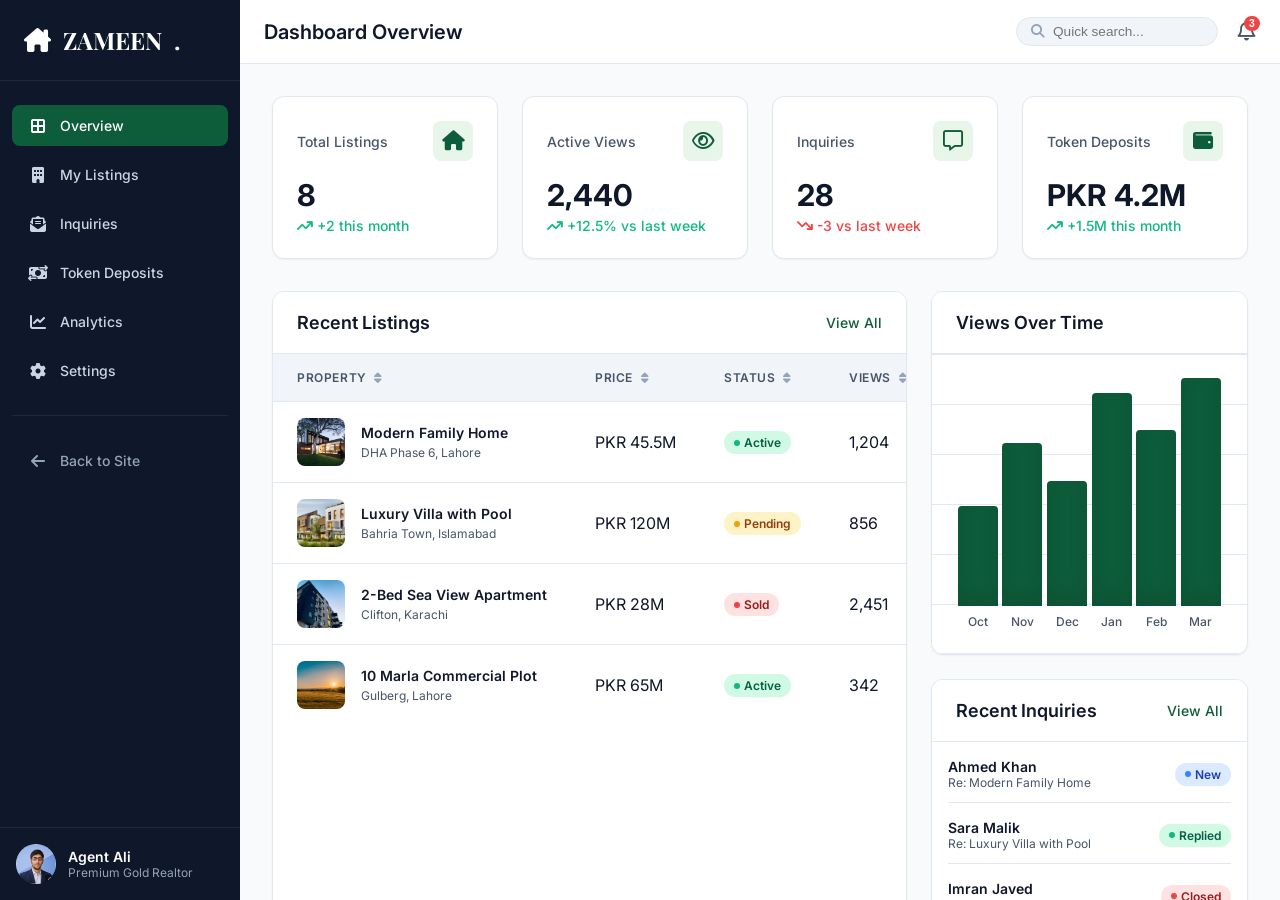
==== commit 217bef7b: "Update Website" ====
--- a/dashboard.html
+++ b/dashboard.html
@@ -2145,7 +2145,7 @@
                         <div class="form-grid-3">
                             <div class="form-group-db">
                                 <label class="form-label-db">Official WhatsApp Phone</label>
-                                <input type="text" id="settingAgentPhone" class="form-input-db" value="+92 300 1234567" required>
+                                <input type="text" id="settingAgentPhone" class="form-input-db" value="+92 3040719087" required>
                             </div>
                             <div class="form-group-db">
                                 <label class="form-label-db">Contact Email</label>
@@ -3679,7 +3679,7 @@
             agentName: 'Agent Ali',
             agencyName: 'Zameen Gold Certified Partners',
             licenseNo: 'PK-RE-2024-9982',
-            agentPhone: '+92 300 1234567',
+            agentPhone: '+92 3040719087',
             agentEmail: 'agent.ali@zameen.pk',
             agentCity: 'Lahore',
             landUnit: 'Marla / Kanal',
@@ -3924,7 +3924,7 @@
                 id: inq.id || ('INQ-' + (2000 + i)),
                 name: inq.name || inq.buyerName || 'Prospective Buyer',
                 property: inq.propertyTitle || inq.property || 'Prime Listing',
-                phone: inq.phone || inq.contact || '+92 300 1234567',
+                phone: inq.phone || inq.contact || '+92 3040719087',
                 email: inq.email || 'client@zameen.pk',
                 date: inq.date || 'Recent',
                 status: inq.status || 'New',
